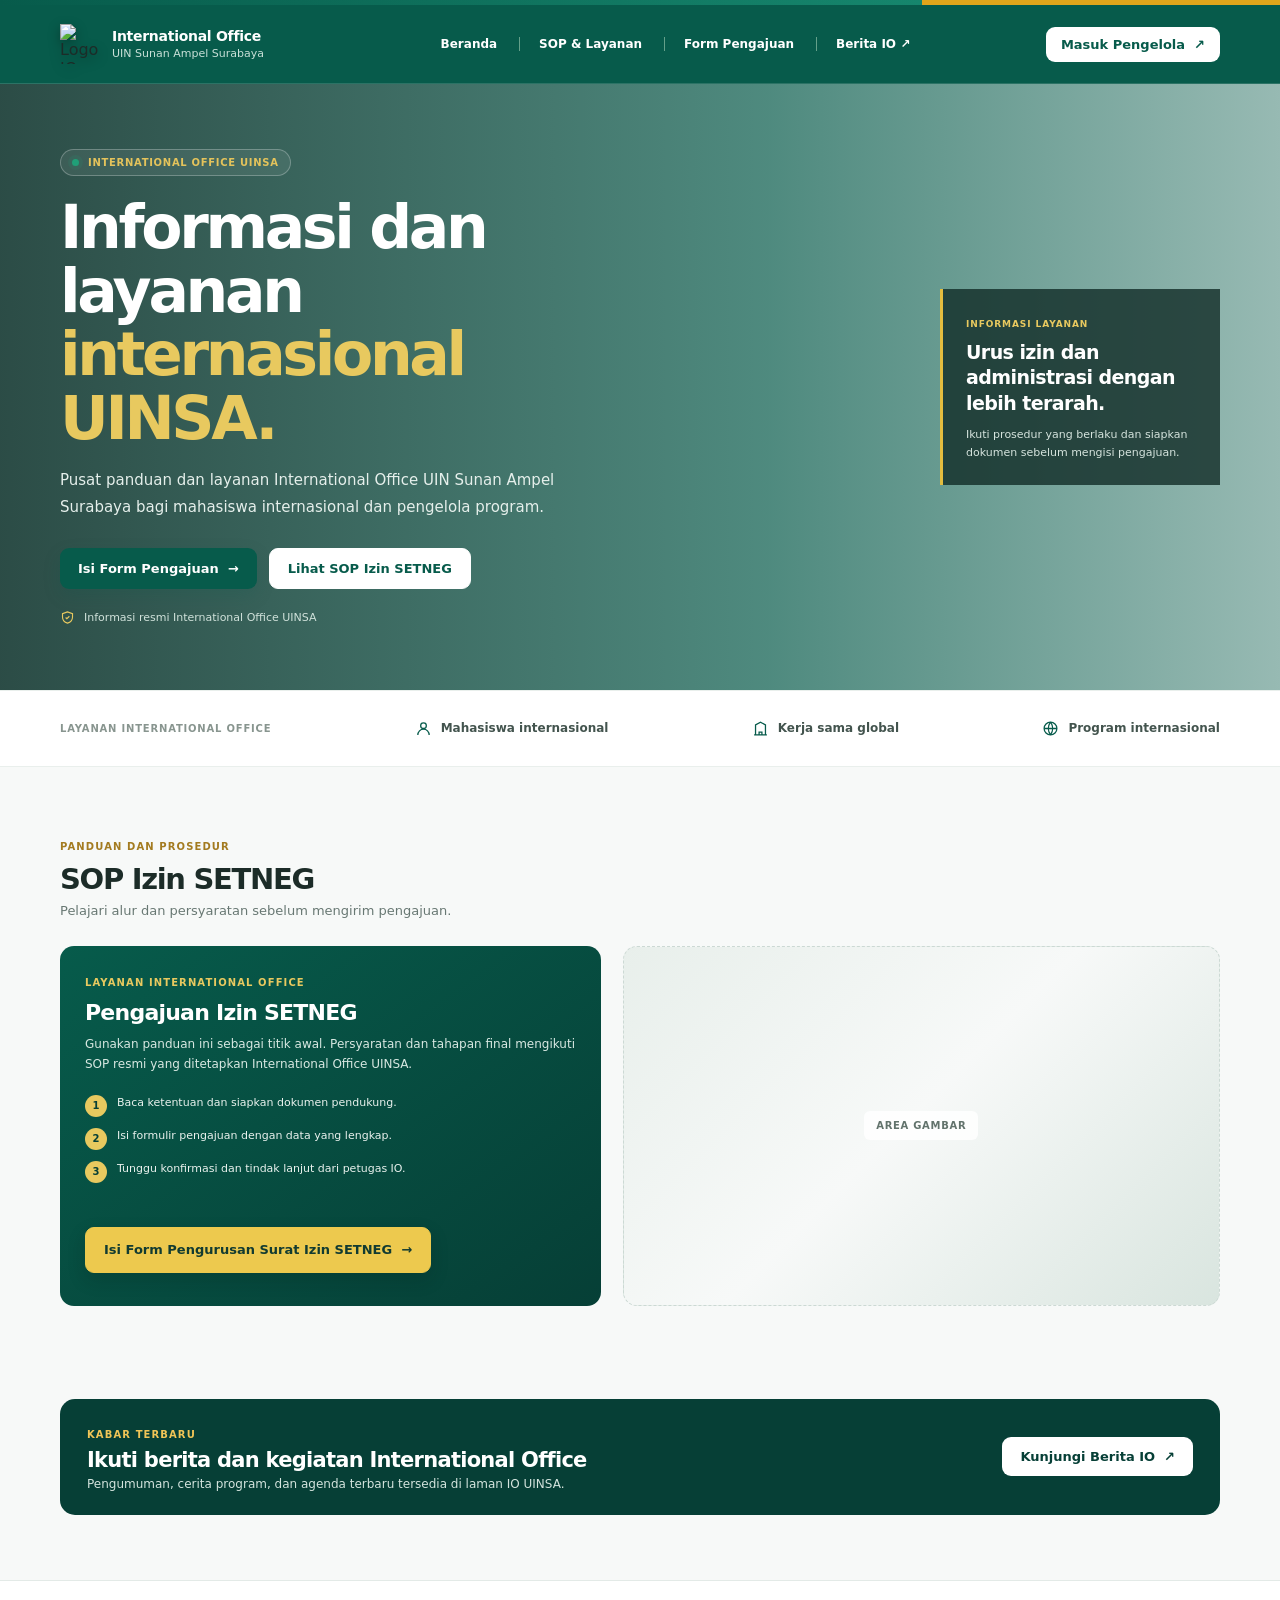
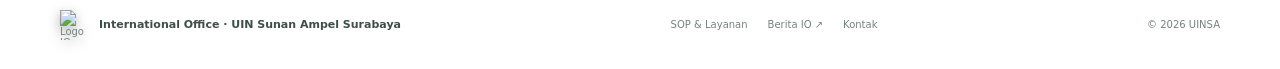
==== index.html @ db1da2aa "Update index.html" ====
<!doctype html>
<html lang="id">
<head>
  <meta charset="utf-8" />
  <meta name="viewport" content="width=device-width, initial-scale=1" />
  <meta name="theme-color" content="#075b4b" />
  <link rel="icon" type="image/png" href="assets/io.png">
  <title>International Office — UIN Sunan Ampel Surabaya</title>
  <style>
    /* CSS LANDING PAGE (TETAP SAMA SEPERTI SEBELUMNYA) */
    :root { --green: #075b4b; --green-dark: #063f36; --green-soft: #e9f3ef; --gold: #e0a51b; --ink: #1c2c28; --muted: #687873; --line: #e3eae7; --paper: #fff; --canvas: #f7f9f8; --shadow: 0 18px 50px rgba(21, 57, 47, .09); }
    * { box-sizing: border-box; }
    html { scroll-behavior: smooth; }
    body { margin: 0; background: var(--canvas); color: var(--ink); font-family: Inter, ui-sans-serif, system-ui, -apple-system, BlinkMacSystemFont, "Segoe UI", sans-serif; }
    a { color: inherit; text-decoration: none; }
    button { font: inherit; }
    .topline { height: 5px; background: linear-gradient(90deg, var(--green), #16866d 72%, var(--gold) 72%); }
    .wrap { width: min(1160px, calc(100% - 48px)); margin: 0 auto; }
    header { background: var(--green); border-bottom: 1px solid #ffffff25; }
    .nav { min-height: 78px; display: flex; align-items: center; justify-content: space-between; gap: 28px; }
    .brand { display: flex; align-items: center; gap: 12px; min-width: 245px; }
    .brandmark { width: auto; height: auto; background: transparent; display: flex; align-items: center; }
    .brandmark img { height: 40px; width: 40px; object-fit: contain; filter: drop-shadow(0px 4px 6px rgba(0,0,0,0.3)); }
    .brandcopy strong { display: block; font-size: 14px; letter-spacing: -.02em; color: #fff; }
    .brandcopy span { color: #c9e0d8; display: block; font-size: 11px; margin-top: 3px; }
    .navlinks { display: flex; align-items: center; gap: 22px; color: #fff; font-size: 12px; font-weight: 600; }
    .navlinks a + a { border-left:1px solid #64a08a; padding-left:19px; }
    .navlinks a:hover { color:#e7c65f; }
    .btn { border: 0; border-radius: 9px; display: inline-flex; align-items: center; justify-content: center; gap: 9px; padding: 12px 18px; cursor: pointer; font-size: 13px; font-weight: 700; transition: transform .18s, box-shadow .18s, background .18s; }
    .btn:hover { transform: translateY(-1px); }
    .btn-primary { color: #fff; background: var(--green); box-shadow: 0 7px 18px #075b4b28; }
    .btn-primary:hover { background: var(--green-dark); }
    .btn-quiet { color: var(--green); background: #fff; border: 1px solid #d7e4df; }
    .btn-quiet:hover { background: var(--green-soft); }
    .nav .btn { color:var(--green); background:#fff; box-shadow:none; padding: 10px 15px; }
    
    .hero { position: relative; overflow: hidden; padding: 0; min-height:480px; display:flex; align-items:center; background: linear-gradient(90deg, rgba(8, 46, 39, 0.85) 0%, rgba(7, 91, 75, 0.7) 60%, rgba(7, 91, 75, 0.4) 100%), url('https://raw.githubusercontent.com/iouinsa/io-uinsa-dashboard/main/assets/wa.jpeg') center/cover no-repeat !important; }
    .hero::before { display: none !important; }
    .hero-grid { position: relative; display: grid; grid-template-columns: 1.1fr .9fr; align-items: center; gap: 35px; padding-top: 65px; padding-bottom: 65px; z-index: 1; }
    .eyebrow { color: #e4c35b; background:#ffffff12; border: 1px solid #ffffff42; display: inline-flex; align-items: center; gap: 9px; border-radius: 999px; padding: 7px 11px; font-size: 10px; font-weight: 750; letter-spacing: .07em; text-transform: uppercase; }
    .eyebrow i { width: 7px; height: 7px; border-radius: 50%; background: #20a078; box-shadow: 0 0 0 4px #20a07820; }
    h1 { margin: 20px 0 17px; max-width: 650px; font-size: clamp(38px, 5.2vw, 60px); line-height: 1.06; letter-spacing: -.055em; font-weight: 760; color:#fff; }
    h1 em { color: #e8c95f; font-style: normal; }
    .lead { max-width: 535px; color: #e5efeb; font-size: 15px; line-height: 1.75; margin: 0; }
    .hero-actions { display: flex; gap: 12px; margin-top: 28px; flex-wrap: wrap; }
    .hero-note { display: flex; align-items: center; gap: 9px; color: #d1e2db; margin-top: 21px; font-size: 11px; }
    .hero-note svg { color: #e8c95f; }
    .hero .btn-quiet { background:#ffffff; border-color:#fff; }
    .hero-aside { justify-self:end; max-width:280px; padding:23px; color:#fff; border-left:3px solid #e4bd3f; background:#102a25c9; }
    .hero-aside small { color:#e8c95f; text-transform:uppercase; letter-spacing:.1em; font-size:9px; font-weight:800; }
    .hero-aside strong { display:block; margin-top:9px; font-size:19px; line-height:1.35; letter-spacing:-.03em; }
    .hero-aside p { margin:9px 0 0; color:#d6e4de; font-size:11px; line-height:1.65; }

    .trust-row { border-top: 1px solid #e9efec; border-bottom: 1px solid #e9efec; background: #fff; }
    .trust-inner { display: flex; align-items: center; justify-content: space-between; min-height: 75px; gap: 20px; }
    .trust-label { color: #88958f; font-size: 10px; font-weight: 700; letter-spacing: .08em; text-transform: uppercase; }
    .trust-item { display: flex; align-items: center; gap: 9px; color: #43544e; font-size: 12px; font-weight: 650; }
    .trust-item svg { color: var(--green); }
    
    section.content { padding: 68px 0; }
    .section-head { display: flex; align-items: end; justify-content: space-between; gap: 20px; margin-bottom: 25px; }
    .section-kicker { color: #a37b20; font-size: 10px; font-weight: 800; letter-spacing: .11em; text-transform: uppercase; }
    .section-head h2 { margin: 8px 0 0; font-size: 29px; letter-spacing: -.045em; }
    .section-head p { margin: 7px 0 0; color: var(--muted); font-size: 13px; }
    .setneg { display:grid; grid-template-columns:.95fr 1.05fr; gap:22px; align-items:stretch; margin-top:28px; }
    .setneg-info { padding:25px; color:#fff; border-radius:14px; background:linear-gradient(145deg,#075b4b,#063f36); }
    .setneg-info .section-kicker { color:#e8c95f; }
    .setneg-info h3 { margin:10px 0 9px; font-size:22px; letter-spacing:-.035em; }
    .setneg-info p { margin:0; color:#d8e8e2; font-size:12px; line-height:1.7; }
    .setneg-info .application-button { margin-top:22px; min-height:46px; padding:13px 18px; color:#123b31; background:#edc94e; border:1px solid #edc94e; box-shadow:0 7px 18px #001b1530; }
    .setneg-info .application-button:hover { background:#f5d96e; border-color:#f5d96e; }
    .steps { display:grid; gap:11px; margin:20px 0 22px; }
    .step { display:flex; align-items:flex-start; gap:10px; color:#eaf2ee; font-size:11px; line-height:1.5; }
    .step b { flex:0 0 22px; width:22px; height:22px; display:grid; place-items:center; border-radius:50%; color:var(--green-dark); background:#e8c95f; font-size:10px; }
    .image-placeholder { min-height:360px; height:100%; display:grid; place-items:center; overflow:hidden; position:relative; border-radius:14px; border:1px dashed #ccd9d4; background:linear-gradient(135deg,#e8efeb,#f7f9f8 48%,#d9e5df); }
    .image-placeholder span { position:relative; z-index:1; padding:9px 12px; color:#62736c; background:#ffffffd9; border-radius:6px; font-size:10px; font-weight:700; letter-spacing:.07em; text-transform:uppercase; }
    
    .news-band { padding: 25px 0 65px; }
    .news-card { display: flex; align-items: center; justify-content: space-between; gap: 24px; padding: 24px 27px; background: var(--green-dark); border-radius: 15px; color: #fff; position: relative; overflow: hidden; }
    .news-card .section-kicker { color: #f0c557; }
    .news-card h2 { margin: 6px 0 5px; font-size: 21px; letter-spacing: -.035em; }
    .news-card p { margin: 0; color: #d4e4de; font-size: 12px; }
    .news-card .btn { position: relative; z-index: 1; flex: 0 0 auto; color: var(--green-dark); background: #fff; }
    
    footer { background: #fff; border-top: 1px solid var(--line); }
    .footer-inner { min-height: 88px; display: flex; align-items: center; justify-content: space-between; gap: 18px; color: #75827d; font-size: 10px; }
    .footer-brand { display: flex; align-items: center; gap: 9px; }
    .footer-brand .brandmark img { height: 30px; width: 30px; }
    .footer-brand strong { color: #3e4e48; font-size: 11px; }
    .footer-links { display: flex; gap: 20px; }
    .footer-links a:hover { color: var(--green); }

    /* ============================================================
       MODAL LOGIN SPLIT-SCREEN
       ============================================================ */
    .modal-backdrop { display: none; position: fixed; inset: 0; z-index: 1000; align-items: center; justify-content: center; padding: 20px; background: #10221dcc; backdrop-filter: blur(8px); }
    .modal-backdrop.open { display: flex; }
    
    .login-split { 
      width: min(900px, 100%); 
      height: 550px; 
      display: flex; 
      background: #fff; 
      border-radius: 20px; 
      overflow: hidden; 
      box-shadow: 0 25px 80px rgba(0,0,0,0.4); 
      animation: pop .3s ease-out;
    }
    
    @keyframes pop { from { opacity: 0; transform: translateY(20px) scale(.98); } to { opacity: 1; transform: none; } }

    /* Bagian Kiri (Form) */
    .login-left { 
      width: 45%; 
      padding: 40px; 
      display: flex; 
      flex-direction: column; 
      justify-content: center; 
      position: relative;
    }
    .login-close { position: absolute; top: 20px; right: 20px; border: 0; background: #f3f6f4; color: #63716b; width: 32px; height: 32px; border-radius: 8px; cursor: pointer; font-size: 20px; display: flex; align-items: center; justify-content: center; }
    .login-close:hover { background: #e2e8f0; }
    
    .login-left h2 { margin: 0 0 6px; font-size: 24px; letter-spacing: -.04em; color: var(--green-dark); }
    .login-left p { color: var(--muted); font-size: 13px; line-height: 1.6; margin: 0 0 24px; }
    
    .field { display: block; margin-bottom: 16px; color: #45564f; font-size: 12px; font-weight: 700; }
    .field input { display: block; width: 100%; margin-top: 6px; border: 1px solid #dce5e1; border-radius: 8px; padding: 12px 14px; font: inherit; font-weight: 400; outline: none; background: #fcfdfc; }
    .field input:focus { border-color: #72ab97; box-shadow: 0 0 0 3px #e6f3ed; background: #fff; }
    
    .login-left .btn { width: 100%; margin-top: 8px; padding: 14px; }

    /* Bagian Kanan (Ilustrasi) */
    .login-right { 
      width: 55%; 
      background: linear-gradient(135deg, var(--green), var(--green-dark)); 
      position: relative; 
      display: flex; 
      align-items: center; 
      justify-content: center; 
      padding: 40px;
    }
    
    /* Gambar Ilustrasi */
    .login-illustration {
      max-width: 100%;
      max-height: 100%;
      object-fit: contain;
      filter: drop-shadow(0 15px 25px rgba(0,0,0,0.3));
      /* Ganti URL di bawah ini dengan path gambar ilustrasi kamu */
      content: url('assets/ilustrasi-login.png');
    }

    .toast { position: fixed; z-index: 1100; left: 50%; bottom: 23px; transform: translate(-50%, 20px); opacity: 0; pointer-events: none; padding: 11px 16px; border-radius: 9px; color: white; background: #183d33; box-shadow: var(--shadow); font-size: 13px; font-weight: 600; transition: all .2s; }
    .toast.show { transform: translate(-50%, 0); opacity: 1; }

    @media (max-width: 850px) { .navlinks { gap: 17px; } .hero-grid { gap: 35px; } .trust-label { display: none; } }
    @media (max-width: 680px) {
      .wrap { width: min(100% - 32px, 520px); }
      .navlinks, .hero-aside { display: none; }
      .hero-grid, .setneg { grid-template-columns: 1fr; }
      .login-split { flex-direction: column; height: auto; max-height: 90vh; overflow-y: auto; }
      .login-left, .login-right { width: 100%; padding: 30px 20px; }
      .login-right { min-height: 200px; }
    }
  </style>
</head>
<body>
  <div class="topline"></div>
  <header>
    <div class="wrap nav">
      <a class="brand" href="#beranda">
        <span class="brandmark"><img src="https://raw.githubusercontent.com/iouinsa/io-uinsa-dashboard/main/assets/io.png" alt="Logo IO"></span>
        <span class="brandcopy"><strong>International Office</strong><span>UIN Sunan Ampel Surabaya</span></span>
      </a>
      <nav class="navlinks">
        <a href="#beranda">Beranda</a>
        <a href="#sop">SOP &amp; Layanan</a>
        <a href="formsetneg.html">Form Pengajuan</a>
        <a href="https://uinsa.ac.id/international" target="_blank">Berita IO ↗</a>
      </nav>
      <button class="btn btn-primary" data-open-login>Masuk Pengelola <span aria-hidden="true">↗</span></button>
    </div>
  </header>

  <main>
    <section class="hero" id="beranda">
      <div class="wrap hero-grid">
        <div>
          <span class="eyebrow"><i></i> <span>International Office UINSA</span></span>
          <h1>Informasi dan layanan <em>internasional UINSA.</em></h1>
          <p class="lead">Pusat panduan dan layanan International Office UIN Sunan Ampel Surabaya bagi mahasiswa internasional dan pengelola program.</p>
          <div class="hero-actions">
            <a class="btn btn-primary" href="formsetneg.html">Isi Form Pengajuan <span aria-hidden="true">→</span></a>
            <a class="btn btn-quiet" href="#sop">Lihat SOP Izin SETNEG</a>
          </div>
          <div class="hero-note"><svg width="15" height="15" viewBox="0 0 24 24" fill="none" stroke="currentColor" stroke-width="1.8"><path d="M12 3 4 6v5c0 5 3.4 8.4 8 10 4.6-1.6 8-5 8-10V6l-8-3Z"/><path d="m9 12 2 2 4-4"/></svg> <span>Informasi resmi International Office UINSA</span></div>
        </div>
        <aside class="hero-aside"><small>Informasi layanan</small><strong>Urus izin dan administrasi dengan lebih terarah.</strong><p>Ikuti prosedur yang berlaku dan siapkan dokumen sebelum mengisi pengajuan.</p></aside>
      </div>
    </section>

    <div class="trust-row"><div class="wrap trust-inner">
      <span class="trust-label">Layanan International Office</span>
      <span class="trust-item"><svg width="17" height="17" viewBox="0 0 24 24" fill="none" stroke="currentColor" stroke-width="1.8"><circle cx="12" cy="8" r="4"/><path d="M4 21a8 8 0 0 1 16 0"/></svg> <span>Mahasiswa internasional</span></span>
      <span class="trust-item"><svg width="17" height="17" viewBox="0 0 24 24" fill="none" stroke="currentColor" stroke-width="1.8"><path d="M3 21h18M5 21V7l7-4 7 4v14M9 10h.01M15 10h.01M9 14h.01M15 14h.01M10 21v-4h4v4"/></svg> <span>Kerja sama global</span></span>
      <span class="trust-item"><svg width="17" height="17" viewBox="0 0 24 24" fill="none" stroke="currentColor" stroke-width="1.8"><circle cx="12" cy="12" r="9"/><path d="M3 12h18M12 3a15 15 0 0 1 0 18M12 3a15 15 0 0 0 0 18"/></svg> <span>Program internasional</span></span>
    </div></div>

    <section class="content">
      <div class="wrap">
        <div class="section-head"><div><span class="section-kicker">Panduan dan prosedur</span><h2>SOP Izin SETNEG</h2><p>Pelajari alur dan persyaratan sebelum mengirim pengajuan.</p></div></div>
        <div class="setneg" id="sop">
          <article class="setneg-info"><span class="section-kicker">Layanan International Office</span><h3>Pengajuan Izin SETNEG</h3><p>Gunakan panduan ini sebagai titik awal. Persyaratan dan tahapan final mengikuti SOP resmi yang ditetapkan International Office UINSA.</p><div class="steps"><div class="step"><b>1</b><span>Baca ketentuan dan siapkan dokumen pendukung.</span></div><div class="step"><b>2</b><span>Isi formulir pengajuan dengan data yang lengkap.</span></div><div class="step"><b>3</b><span>Tunggu konfirmasi dan tindak lanjut dari petugas IO.</span></div></div><a class="btn application-button" href="formsetneg.html">Isi Form Pengurusan Surat Izin SETNEG <span>→</span></a></article>
          <div class="image-placeholder" role="img" aria-label="Area gambar SOP Izin SETNEG"><span>Area gambar</span></div>
        </div>
      </div>
    </section>

    <section class="news-band"><div class="wrap"><div class="news-card"><div><span class="section-kicker">Kabar terbaru</span><h2>Ikuti berita dan kegiatan International Office</h2><p>Pengumuman, cerita program, dan agenda terbaru tersedia di laman IO UINSA.</p></div><a class="btn" href="https://uinsa.ac.id/international" target="_blank">Kunjungi Berita IO <span>↗</span></a></div></div></section>
  </main>

  <footer><div class="wrap footer-inner"><div class="footer-brand"><span class="brandmark"><img src="https://raw.githubusercontent.com/iouinsa/io-uinsa-dashboard/main/assets/io.png" alt="Logo IO"></span><strong>International Office · UIN Sunan Ampel Surabaya</strong></div><div class="footer-links"><a href="#sop">SOP &amp; Layanan</a><a href="https://uinsa.ac.id/international" target="_blank">Berita IO ↗</a><a href="mailto:io@uinsby.ac.id">Kontak</a></div><span>© 2026 UINSA</span></div></footer>

  <!-- MODAL LOGIN SPLIT-SCREEN -->
  <div class="modal-backdrop" id="loginModal" role="dialog" aria-modal="true">
    <div class="login-split">
      
      <!-- Kiri: Form -->
      <div class="login-left">
        <button class="login-close" id="closeModal" aria-label="Tutup">×</button>
        <h2>Masuk ke Sistem IO</h2>
        <p>Gunakan akun resmi yang telah terdaftar untuk mengakses ruang pengelola.</p>
        <form id="loginForm">
          <label class="field">Email UINSA<input id="emailInput" type="email" placeholder="nama@uinsby.ac.id" autocomplete="username" required></label>
          <label class="field">Kata sandi<input id="passwordInput" type="password" placeholder="Masukkan kata sandi" autocomplete="current-password" required></label>
          <button type="submit" class="btn btn-primary">Masuk <span>→</span></button>
        </form>
      </div>

      <!-- Kanan: Ilustrasi -->
      <div class="login-right">
        <!-- Pastikan gambar ilustrasi-login.png ada di folder assets -->
        <img src="assets/ilustrasi-login.png" alt="Ilustrasi Pengelola" class="login-illustration" onerror="this.style.display='none'">
      </div>

    </div>
  </div>

  <div class="toast" id="toast" role="status" aria-live="polite"></div>
  <script>
    const modal = document.getElementById('loginModal');
    const toast = document.getElementById('toast');
    
    const openModal = () => { modal.classList.add('open'); document.body.style.overflow = 'hidden'; modal.querySelector('input').focus(); };
    const closeModal = () => { modal.classList.remove('open'); document.body.style.overflow = ''; };
    
    document.querySelectorAll('[data-open-login]').forEach(button => button.addEventListener('click', openModal));
    document.getElementById('closeModal').addEventListener('click', closeModal);
    modal.addEventListener('click', event => { if (event.target === modal) closeModal(); });
    document.addEventListener('keydown', event => { if (event.key === 'Escape') { closeModal(); } });

    // LOGIKA LOGIN SUPABASE
    const SUPABASE_URL = 'https://kkxovkdrzhthalpchmfx.supabase.co';
    const SUPABASE_ANON_KEY = 'eyJhbGciOiJIUzI1NiIsInR5cCI6IkpXVCJ9.eyJpc3MiOiJzdXBhYmFzZSIsInJlZiI6ImtreG92a2Ryemh0aGFscGNobWZ4Iiwicm9sZSI6ImFub24iLCJpYXQiOjE3OTA2MjM1ODgsImV4cCI6MjEwNjE5OTU4OH0.PvLnlGIs6PEn-oUoDi25_szVJxdcGtQqftaLyonSfNA';
    
    let supabaseClient = null;
    async function initSupabase() {
      if (supabaseClient) return supabaseClient;
      const { createClient } = await import('https://cdn.jsdelivr.net/npm/@supabase/supabase-js@2/+esm');
      supabaseClient = createClient(SUPABASE_URL, SUPABASE_ANON_KEY, { auth: { persistSession: true, autoRefreshToken: true, detectSessionInUrl: false } });
      return supabaseClient;
    }

    (async () => {
      const supabase = await initSupabase();
      const { data: { session } } = await supabase.auth.getSession();
      if (session) window.location.href = 'dashboard.html';
    })();

    document.getElementById('loginForm').addEventListener('submit', async event => {
      event.preventDefault();
      const email = document.getElementById('emailInput').value;
      const password = document.getElementById('passwordInput').value;
      const submitBtn = event.target.querySelector('button[type="submit"]');
      const originalText = submitBtn.innerHTML;

      submitBtn.innerHTML = '<span>Memproses...</span>';
      submitBtn.disabled = true;

      try {
        const supabase = await initSupabase();
        const { data, error } = await supabase.auth.signInWithPassword({ email, password });
        if (error) throw error;

        toast.textContent = 'Login berhasil! Mengalihkan...';
        toast.classList.add('show');
        toast.style.background = '#1e7a4d';
        setTimeout(() => { window.location.href = 'dashboard.html'; }, 1000);
      } catch (error) {
        toast.textContent = 'Gagal: ' + (error.message === 'Invalid login credentials' ? 'Email atau password salah' : error.message);
        toast.classList.add('show');
        toast.style.background = '#c0392b';
        setTimeout(() => { toast.classList.remove('show'); toast.style.background = '#183d33'; }, 3000);
      } finally {
        submitBtn.innerHTML = originalText;
        submitBtn.disabled = false;
      }
    });
  </script>
</body>
</html>
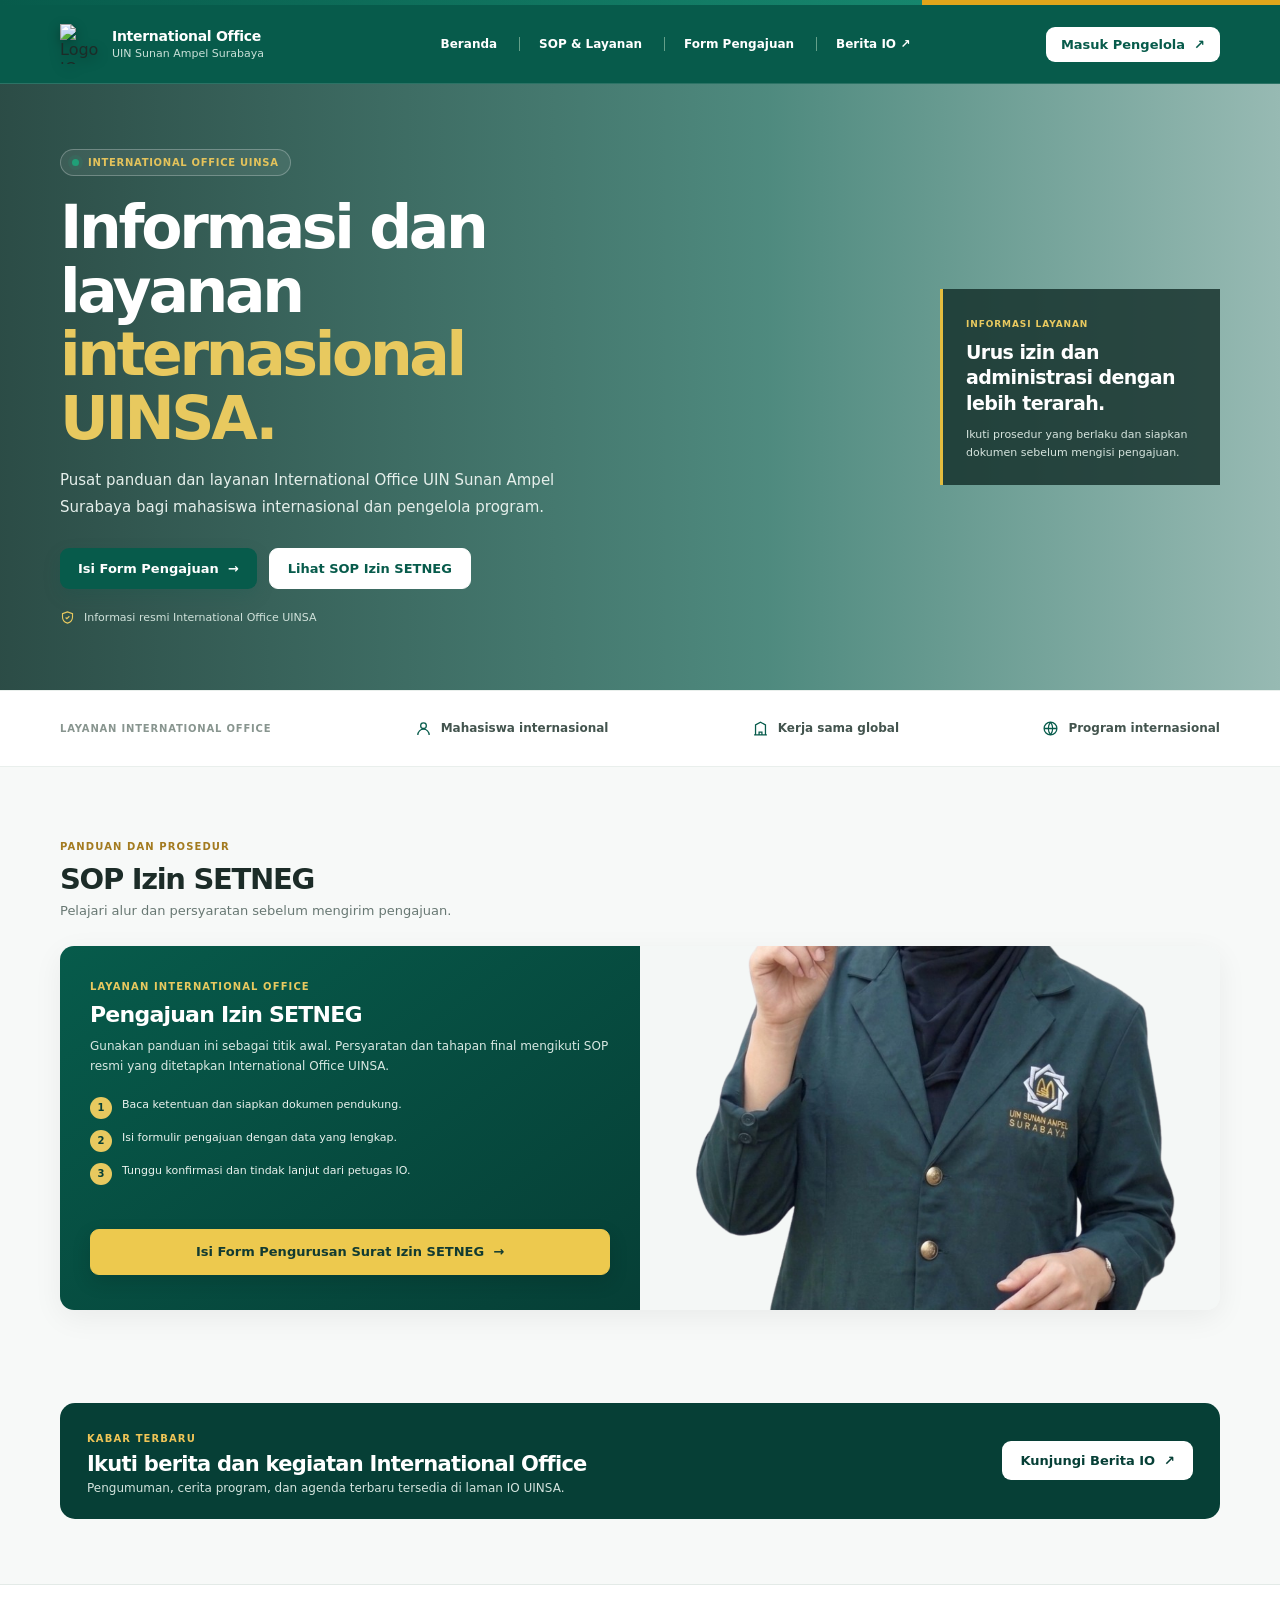
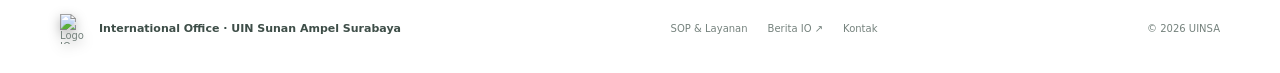
==== commit 1d1f1efe: "Update index.html" ====
--- a/index.html
+++ b/index.html
@@ -62,8 +62,25 @@
     .section-kicker { color: #a37b20; font-size: 10px; font-weight: 800; letter-spacing: .11em; text-transform: uppercase; }
     .section-head h2 { margin: 8px 0 0; font-size: 29px; letter-spacing: -.045em; }
     .section-head p { margin: 7px 0 0; color: var(--muted); font-size: 13px; }
-    .setneg { display:grid; grid-template-columns:.95fr 1.05fr; gap:22px; align-items:stretch; margin-top:28px; }
-    .setneg-info { padding:25px; color:#fff; border-radius:14px; background:linear-gradient(145deg,#075b4b,#063f36); }
+   .setneg { 
+  display: grid; 
+  grid-template-columns: 1fr 1fr; 
+  gap: 0; /* Menghilangkan jarak agar menyatu */
+  align-items: stretch; 
+  margin-top: 28px; 
+  border-radius: 14px; 
+  overflow: hidden; /* Memotong sudut agar tetap melengkung rapi */
+  box-shadow: 0 8px 30px rgba(0,0,0,0.06); /* Bayangan menyatu */
+}
+    .setneg-info { 
+  padding: 35px 30px; 
+  color: #fff; 
+  border-radius: 0; /* Dihilangkan karena sudah ditangani oleh .setneg */
+  background: linear-gradient(145deg,#075b4b,#063f36); 
+  display: flex;
+  flex-direction: column;
+  justify-content: center;
+}
     .setneg-info .section-kicker { color:#e8c95f; }
     .setneg-info h3 { margin:10px 0 9px; font-size:22px; letter-spacing:-.035em; }
     .setneg-info p { margin:0; color:#d8e8e2; font-size:12px; line-height:1.7; }
@@ -72,7 +89,13 @@
     .steps { display:grid; gap:11px; margin:20px 0 22px; }
     .step { display:flex; align-items:flex-start; gap:10px; color:#eaf2ee; font-size:11px; line-height:1.5; }
     .step b { flex:0 0 22px; width:22px; height:22px; display:grid; place-items:center; border-radius:50%; color:var(--green-dark); background:#e8c95f; font-size:10px; }
-    .image-placeholder { min-height:360px; height:100%; display:grid; place-items:center; overflow:hidden; position:relative; border-radius:14px; border:1px dashed #ccd9d4; background:linear-gradient(135deg,#e8efeb,#f7f9f8 48%,#d9e5df); }
+   .image-placeholder { 
+  min-height: 360px; 
+  height: 100%; 
+  background: url('assets/ilustrasi-login.png') center/cover no-repeat;
+  background-color: #f4f7f6; /* Warna cadangan jika gambar gagal dimuat */
+  position: relative;
+}
     .image-placeholder span { position:relative; z-index:1; padding:9px 12px; color:#62736c; background:#ffffffd9; border-radius:6px; font-size:10px; font-weight:700; letter-spacing:.07em; text-transform:uppercase; }
     
     .news-band { padding: 25px 0 65px; }
@@ -212,7 +235,7 @@
         <div class="section-head"><div><span class="section-kicker">Panduan dan prosedur</span><h2>SOP Izin SETNEG</h2><p>Pelajari alur dan persyaratan sebelum mengirim pengajuan.</p></div></div>
         <div class="setneg" id="sop">
           <article class="setneg-info"><span class="section-kicker">Layanan International Office</span><h3>Pengajuan Izin SETNEG</h3><p>Gunakan panduan ini sebagai titik awal. Persyaratan dan tahapan final mengikuti SOP resmi yang ditetapkan International Office UINSA.</p><div class="steps"><div class="step"><b>1</b><span>Baca ketentuan dan siapkan dokumen pendukung.</span></div><div class="step"><b>2</b><span>Isi formulir pengajuan dengan data yang lengkap.</span></div><div class="step"><b>3</b><span>Tunggu konfirmasi dan tindak lanjut dari petugas IO.</span></div></div><a class="btn application-button" href="formsetneg.html">Isi Form Pengurusan Surat Izin SETNEG <span>→</span></a></article>
-          <div class="image-placeholder" role="img" aria-label="Area gambar SOP Izin SETNEG"><span>Area gambar</span></div>
+          <div class="image-placeholder" role="img" aria-label="Ilustrasi SOP Izin SETNEG"></div>
         </div>
       </div>
     </section>
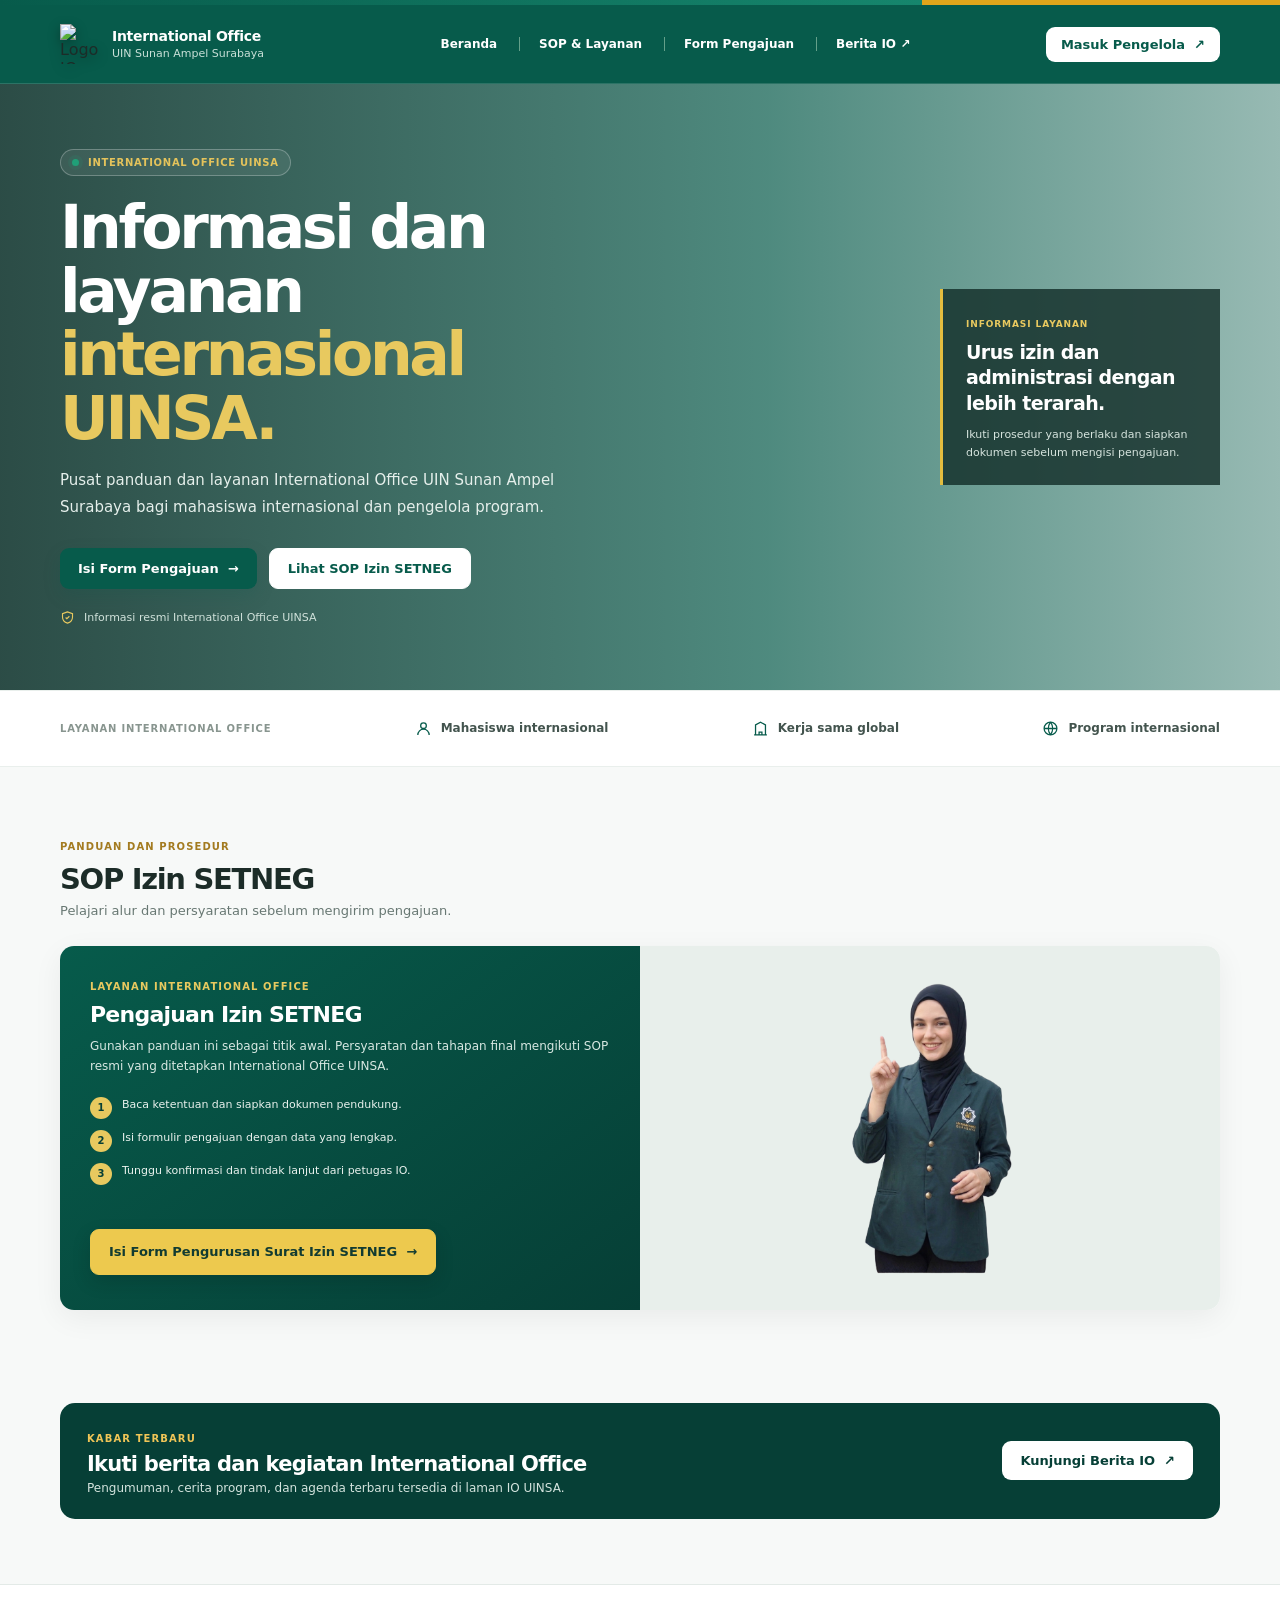
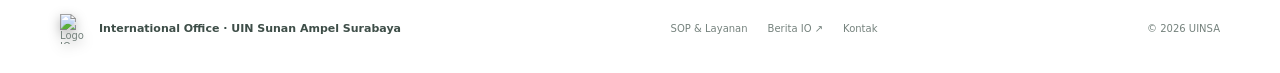
==== commit f7fca6b1: "Update index.html" ====
--- a/index.html
+++ b/index.html
@@ -7,25 +7,41 @@
   <link rel="icon" type="image/png" href="assets/io.png">
   <title>International Office — UIN Sunan Ampel Surabaya</title>
   <style>
-    /* CSS LANDING PAGE (TETAP SAMA SEPERTI SEBELUMNYA) */
-    :root { --green: #075b4b; --green-dark: #063f36; --green-soft: #e9f3ef; --gold: #e0a51b; --ink: #1c2c28; --muted: #687873; --line: #e3eae7; --paper: #fff; --canvas: #f7f9f8; --shadow: 0 18px 50px rgba(21, 57, 47, .09); }
+    :root {
+      --green: #075b4b;
+      --green-dark: #063f36;
+      --green-soft: #e9f3ef;
+      --gold: #e0a51b;
+      --ink: #1c2c28;
+      --muted: #687873;
+      --line: #e3eae7;
+      --paper: #fff;
+      --canvas: #f7f9f8;
+      --shadow: 0 18px 50px rgba(21, 57, 47, .09);
+    }
     * { box-sizing: border-box; }
     html { scroll-behavior: smooth; }
     body { margin: 0; background: var(--canvas); color: var(--ink); font-family: Inter, ui-sans-serif, system-ui, -apple-system, BlinkMacSystemFont, "Segoe UI", sans-serif; }
     a { color: inherit; text-decoration: none; }
     button { font: inherit; }
+
+    /* ================= HEADER & NAV ================= */
     .topline { height: 5px; background: linear-gradient(90deg, var(--green), #16866d 72%, var(--gold) 72%); }
     .wrap { width: min(1160px, calc(100% - 48px)); margin: 0 auto; }
     header { background: var(--green); border-bottom: 1px solid #ffffff25; }
     .nav { min-height: 78px; display: flex; align-items: center; justify-content: space-between; gap: 28px; }
     .brand { display: flex; align-items: center; gap: 12px; min-width: 245px; }
+    
+    /* Perbaikan Logo: Hilangkan background putih & atur ukuran */
     .brandmark { width: auto; height: auto; background: transparent; display: flex; align-items: center; }
     .brandmark img { height: 40px; width: 40px; object-fit: contain; filter: drop-shadow(0px 4px 6px rgba(0,0,0,0.3)); }
+    
     .brandcopy strong { display: block; font-size: 14px; letter-spacing: -.02em; color: #fff; }
     .brandcopy span { color: #c9e0d8; display: block; font-size: 11px; margin-top: 3px; }
     .navlinks { display: flex; align-items: center; gap: 22px; color: #fff; font-size: 12px; font-weight: 600; }
     .navlinks a + a { border-left:1px solid #64a08a; padding-left:19px; }
     .navlinks a:hover { color:#e7c65f; }
+    
     .btn { border: 0; border-radius: 9px; display: inline-flex; align-items: center; justify-content: center; gap: 9px; padding: 12px 18px; cursor: pointer; font-size: 13px; font-weight: 700; transition: transform .18s, box-shadow .18s, background .18s; }
     .btn:hover { transform: translateY(-1px); }
     .btn-primary { color: #fff; background: var(--green); box-shadow: 0 7px 18px #075b4b28; }
@@ -33,7 +49,8 @@
     .btn-quiet { color: var(--green); background: #fff; border: 1px solid #d7e4df; }
     .btn-quiet:hover { background: var(--green-soft); }
     .nav .btn { color:var(--green); background:#fff; box-shadow:none; padding: 10px 15px; }
-    
+
+    /* ================= HERO SECTION ================= */
     .hero { position: relative; overflow: hidden; padding: 0; min-height:480px; display:flex; align-items:center; background: linear-gradient(90deg, rgba(8, 46, 39, 0.85) 0%, rgba(7, 91, 75, 0.7) 60%, rgba(7, 91, 75, 0.4) 100%), url('https://raw.githubusercontent.com/iouinsa/io-uinsa-dashboard/main/assets/wa.jpeg') center/cover no-repeat !important; }
     .hero::before { display: none !important; }
     .hero-grid { position: relative; display: grid; grid-template-columns: 1.1fr .9fr; align-items: center; gap: 35px; padding-top: 65px; padding-bottom: 65px; z-index: 1; }
@@ -51,53 +68,57 @@
     .hero-aside strong { display:block; margin-top:9px; font-size:19px; line-height:1.35; letter-spacing:-.03em; }
     .hero-aside p { margin:9px 0 0; color:#d6e4de; font-size:11px; line-height:1.65; }
 
+    /* ================= TRUST ROW ================= */
     .trust-row { border-top: 1px solid #e9efec; border-bottom: 1px solid #e9efec; background: #fff; }
     .trust-inner { display: flex; align-items: center; justify-content: space-between; min-height: 75px; gap: 20px; }
     .trust-label { color: #88958f; font-size: 10px; font-weight: 700; letter-spacing: .08em; text-transform: uppercase; }
     .trust-item { display: flex; align-items: center; gap: 9px; color: #43544e; font-size: 12px; font-weight: 650; }
     .trust-item svg { color: var(--green); }
-    
+
+    /* ================= SOP SECTION (MENYATU) ================= */
     section.content { padding: 68px 0; }
     .section-head { display: flex; align-items: end; justify-content: space-between; gap: 20px; margin-bottom: 25px; }
     .section-kicker { color: #a37b20; font-size: 10px; font-weight: 800; letter-spacing: .11em; text-transform: uppercase; }
     .section-head h2 { margin: 8px 0 0; font-size: 29px; letter-spacing: -.045em; }
     .section-head p { margin: 7px 0 0; color: var(--muted); font-size: 13px; }
-   .setneg { 
-  display: grid; 
-  grid-template-columns: 1fr 1fr; 
-  gap: 0; /* Menghilangkan jarak agar menyatu */
-  align-items: stretch; 
-  margin-top: 28px; 
-  border-radius: 14px; 
-  overflow: hidden; /* Memotong sudut agar tetap melengkung rapi */
-  box-shadow: 0 8px 30px rgba(0,0,0,0.06); /* Bayangan menyatu */
-}
+    
+    .setneg { 
+      display: flex; 
+      flex-direction: row;
+      align-items: stretch; 
+      margin-top: 28px; 
+      border-radius: 14px; 
+      overflow: hidden; 
+      box-shadow: 0 8px 30px rgba(0,0,0,0.06);
+      background: #fff;
+    }
     .setneg-info { 
-  padding: 35px 30px; 
-  color: #fff; 
-  border-radius: 0; /* Dihilangkan karena sudah ditangani oleh .setneg */
-  background: linear-gradient(145deg,#075b4b,#063f36); 
-  display: flex;
-  flex-direction: column;
-  justify-content: center;
-}
+      width: 50%;
+      padding: 35px 30px; 
+      color: #fff; 
+      background: linear-gradient(145deg,#075b4b,#063f36); 
+      display: flex;
+      flex-direction: column;
+      justify-content: center;
+    }
     .setneg-info .section-kicker { color:#e8c95f; }
     .setneg-info h3 { margin:10px 0 9px; font-size:22px; letter-spacing:-.035em; }
     .setneg-info p { margin:0; color:#d8e8e2; font-size:12px; line-height:1.7; }
-    .setneg-info .application-button { margin-top:22px; min-height:46px; padding:13px 18px; color:#123b31; background:#edc94e; border:1px solid #edc94e; box-shadow:0 7px 18px #001b1530; }
+    .setneg-info .application-button { margin-top:22px; min-height:46px; padding:13px 18px; color:#123b31; background:#edc94e; border:1px solid #edc94e; box-shadow:0 7px 18px #001b1530; width: fit-content; }
     .setneg-info .application-button:hover { background:#f5d96e; border-color:#f5d96e; }
     .steps { display:grid; gap:11px; margin:20px 0 22px; }
     .step { display:flex; align-items:flex-start; gap:10px; color:#eaf2ee; font-size:11px; line-height:1.5; }
     .step b { flex:0 0 22px; width:22px; height:22px; display:grid; place-items:center; border-radius:50%; color:var(--green-dark); background:#e8c95f; font-size:10px; }
-   .image-placeholder { 
-  min-height: 360px; 
-  height: 100%; 
-  background: url('assets/ilustrasi-login.png') center/cover no-repeat;
-  background-color: #f4f7f6; /* Warna cadangan jika gambar gagal dimuat */
-  position: relative;
-}
-    .image-placeholder span { position:relative; z-index:1; padding:9px 12px; color:#62736c; background:#ffffffd9; border-radius:6px; font-size:10px; font-weight:700; letter-spacing:.07em; text-transform:uppercase; }
-    
+    
+    .image-placeholder { 
+      width: 50%;
+      min-height: 360px; 
+      background: url('assets/ilustrasi-login.png') center/contain no-repeat;
+      background-color: #e8efeb; 
+      position: relative;
+    }
+
+    /* ================= NEWS & FOOTER ================= */
     .news-band { padding: 25px 0 65px; }
     .news-card { display: flex; align-items: center; justify-content: space-between; gap: 24px; padding: 24px 27px; background: var(--green-dark); border-radius: 15px; color: #fff; position: relative; overflow: hidden; }
     .news-card .section-kicker { color: #f0c557; }
@@ -113,9 +134,7 @@
     .footer-links { display: flex; gap: 20px; }
     .footer-links a:hover { color: var(--green); }
 
-    /* ============================================================
-       MODAL LOGIN SPLIT-SCREEN
-       ============================================================ */
+    /* ================= MODAL LOGIN SPLIT-SCREEN ================= */
     .modal-backdrop { display: none; position: fixed; inset: 0; z-index: 1000; align-items: center; justify-content: center; padding: 20px; background: #10221dcc; backdrop-filter: blur(8px); }
     .modal-backdrop.open { display: flex; }
     
@@ -129,59 +148,34 @@
       box-shadow: 0 25px 80px rgba(0,0,0,0.4); 
       animation: pop .3s ease-out;
     }
-    
     @keyframes pop { from { opacity: 0; transform: translateY(20px) scale(.98); } to { opacity: 1; transform: none; } }
 
-    /* Bagian Kiri (Form) */
-    .login-left { 
-      width: 45%; 
-      padding: 40px; 
-      display: flex; 
-      flex-direction: column; 
-      justify-content: center; 
-      position: relative;
-    }
+    /* Kiri: Form */
+    .login-left { width: 45%; padding: 40px; display: flex; flex-direction: column; justify-content: center; position: relative; }
     .login-close { position: absolute; top: 20px; right: 20px; border: 0; background: #f3f6f4; color: #63716b; width: 32px; height: 32px; border-radius: 8px; cursor: pointer; font-size: 20px; display: flex; align-items: center; justify-content: center; }
     .login-close:hover { background: #e2e8f0; }
-    
     .login-left h2 { margin: 0 0 6px; font-size: 24px; letter-spacing: -.04em; color: var(--green-dark); }
     .login-left p { color: var(--muted); font-size: 13px; line-height: 1.6; margin: 0 0 24px; }
-    
     .field { display: block; margin-bottom: 16px; color: #45564f; font-size: 12px; font-weight: 700; }
     .field input { display: block; width: 100%; margin-top: 6px; border: 1px solid #dce5e1; border-radius: 8px; padding: 12px 14px; font: inherit; font-weight: 400; outline: none; background: #fcfdfc; }
     .field input:focus { border-color: #72ab97; box-shadow: 0 0 0 3px #e6f3ed; background: #fff; }
-    
     .login-left .btn { width: 100%; margin-top: 8px; padding: 14px; }
 
-    /* Bagian Kanan (Ilustrasi) */
-    .login-right { 
-      width: 55%; 
-      background: linear-gradient(135deg, var(--green), var(--green-dark)); 
-      position: relative; 
-      display: flex; 
-      align-items: center; 
-      justify-content: center; 
-      padding: 40px;
-    }
-    
-    /* Gambar Ilustrasi */
-    .login-illustration {
-      max-width: 100%;
-      max-height: 100%;
-      object-fit: contain;
-      filter: drop-shadow(0 15px 25px rgba(0,0,0,0.3));
-      /* Ganti URL di bawah ini dengan path gambar ilustrasi kamu */
-      content: url('assets/ilustrasi-login.png');
-    }
+    /* Kanan: Ilustrasi */
+    .login-right { width: 55%; background: linear-gradient(135deg, var(--green), var(--green-dark)); position: relative; display: flex; align-items: center; justify-content: center; padding: 40px; }
+    .login-illustration { max-width: 100%; max-height: 100%; object-fit: contain; filter: drop-shadow(0 15px 25px rgba(0,0,0,0.3)); }
 
     .toast { position: fixed; z-index: 1100; left: 50%; bottom: 23px; transform: translate(-50%, 20px); opacity: 0; pointer-events: none; padding: 11px 16px; border-radius: 9px; color: white; background: #183d33; box-shadow: var(--shadow); font-size: 13px; font-weight: 600; transition: all .2s; }
     .toast.show { transform: translate(-50%, 0); opacity: 1; }
 
+    /* ================= RESPONSIVE ================= */
     @media (max-width: 850px) { .navlinks { gap: 17px; } .hero-grid { gap: 35px; } .trust-label { display: none; } }
     @media (max-width: 680px) {
       .wrap { width: min(100% - 32px, 520px); }
       .navlinks, .hero-aside { display: none; }
-      .hero-grid, .setneg { grid-template-columns: 1fr; }
+      .hero-grid { grid-template-columns: 1fr; }
+      .setneg { flex-direction: column; }
+      .setneg-info, .image-placeholder { width: 100%; }
       .login-split { flex-direction: column; height: auto; max-height: 90vh; overflow-y: auto; }
       .login-left, .login-right { width: 100%; padding: 30px 20px; }
       .login-right { min-height: 200px; }
@@ -234,7 +228,19 @@
       <div class="wrap">
         <div class="section-head"><div><span class="section-kicker">Panduan dan prosedur</span><h2>SOP Izin SETNEG</h2><p>Pelajari alur dan persyaratan sebelum mengirim pengajuan.</p></div></div>
         <div class="setneg" id="sop">
-          <article class="setneg-info"><span class="section-kicker">Layanan International Office</span><h3>Pengajuan Izin SETNEG</h3><p>Gunakan panduan ini sebagai titik awal. Persyaratan dan tahapan final mengikuti SOP resmi yang ditetapkan International Office UINSA.</p><div class="steps"><div class="step"><b>1</b><span>Baca ketentuan dan siapkan dokumen pendukung.</span></div><div class="step"><b>2</b><span>Isi formulir pengajuan dengan data yang lengkap.</span></div><div class="step"><b>3</b><span>Tunggu konfirmasi dan tindak lanjut dari petugas IO.</span></div></div><a class="btn application-button" href="formsetneg.html">Isi Form Pengurusan Surat Izin SETNEG <span>→</span></a></article>
+          <article class="setneg-info">
+            <span class="section-kicker">Layanan International Office</span>
+            <h3>Pengajuan Izin SETNEG</h3>
+            <p>Gunakan panduan ini sebagai titik awal. Persyaratan dan tahapan final mengikuti SOP resmi yang ditetapkan International Office UINSA.</p>
+            <div class="steps">
+              <div class="step"><b>1</b><span>Baca ketentuan dan siapkan dokumen pendukung.</span></div>
+              <div class="step"><b>2</b><span>Isi formulir pengajuan dengan data yang lengkap.</span></div>
+              <div class="step"><b>3</b><span>Tunggu konfirmasi dan tindak lanjut dari petugas IO.</span></div>
+            </div>
+            <a class="btn application-button" href="formsetneg.html">Isi Form Pengurusan Surat Izin SETNEG <span>→</span></a>
+          </article>
+          
+          <!-- KOTAK KANAN: GAMBAR -->
           <div class="image-placeholder" role="img" aria-label="Ilustrasi SOP Izin SETNEG"></div>
         </div>
       </div>
@@ -263,7 +269,6 @@
 
       <!-- Kanan: Ilustrasi -->
       <div class="login-right">
-        <!-- Pastikan gambar ilustrasi-login.png ada di folder assets -->
         <img src="assets/ilustrasi-login.png" alt="Ilustrasi Pengelola" class="login-illustration" onerror="this.style.display='none'">
       </div>
 
@@ -271,6 +276,7 @@
   </div>
 
   <div class="toast" id="toast" role="status" aria-live="polite"></div>
+
   <script>
     const modal = document.getElementById('loginModal');
     const toast = document.getElementById('toast');
@@ -283,7 +289,9 @@
     modal.addEventListener('click', event => { if (event.target === modal) closeModal(); });
     document.addEventListener('keydown', event => { if (event.key === 'Escape') { closeModal(); } });
 
+    // ============================================================
     // LOGIKA LOGIN SUPABASE
+    // ============================================================
     const SUPABASE_URL = 'https://kkxovkdrzhthalpchmfx.supabase.co';
     const SUPABASE_ANON_KEY = 'eyJhbGciOiJIUzI1NiIsInR5cCI6IkpXVCJ9.eyJpc3MiOiJzdXBhYmFzZSIsInJlZiI6ImtreG92a2Ryemh0aGFscGNobWZ4Iiwicm9sZSI6ImFub24iLCJpYXQiOjE3OTA2MjM1ODgsImV4cCI6MjEwNjE5OTU4OH0.PvLnlGIs6PEn-oUoDi25_szVJxdcGtQqftaLyonSfNA';
     
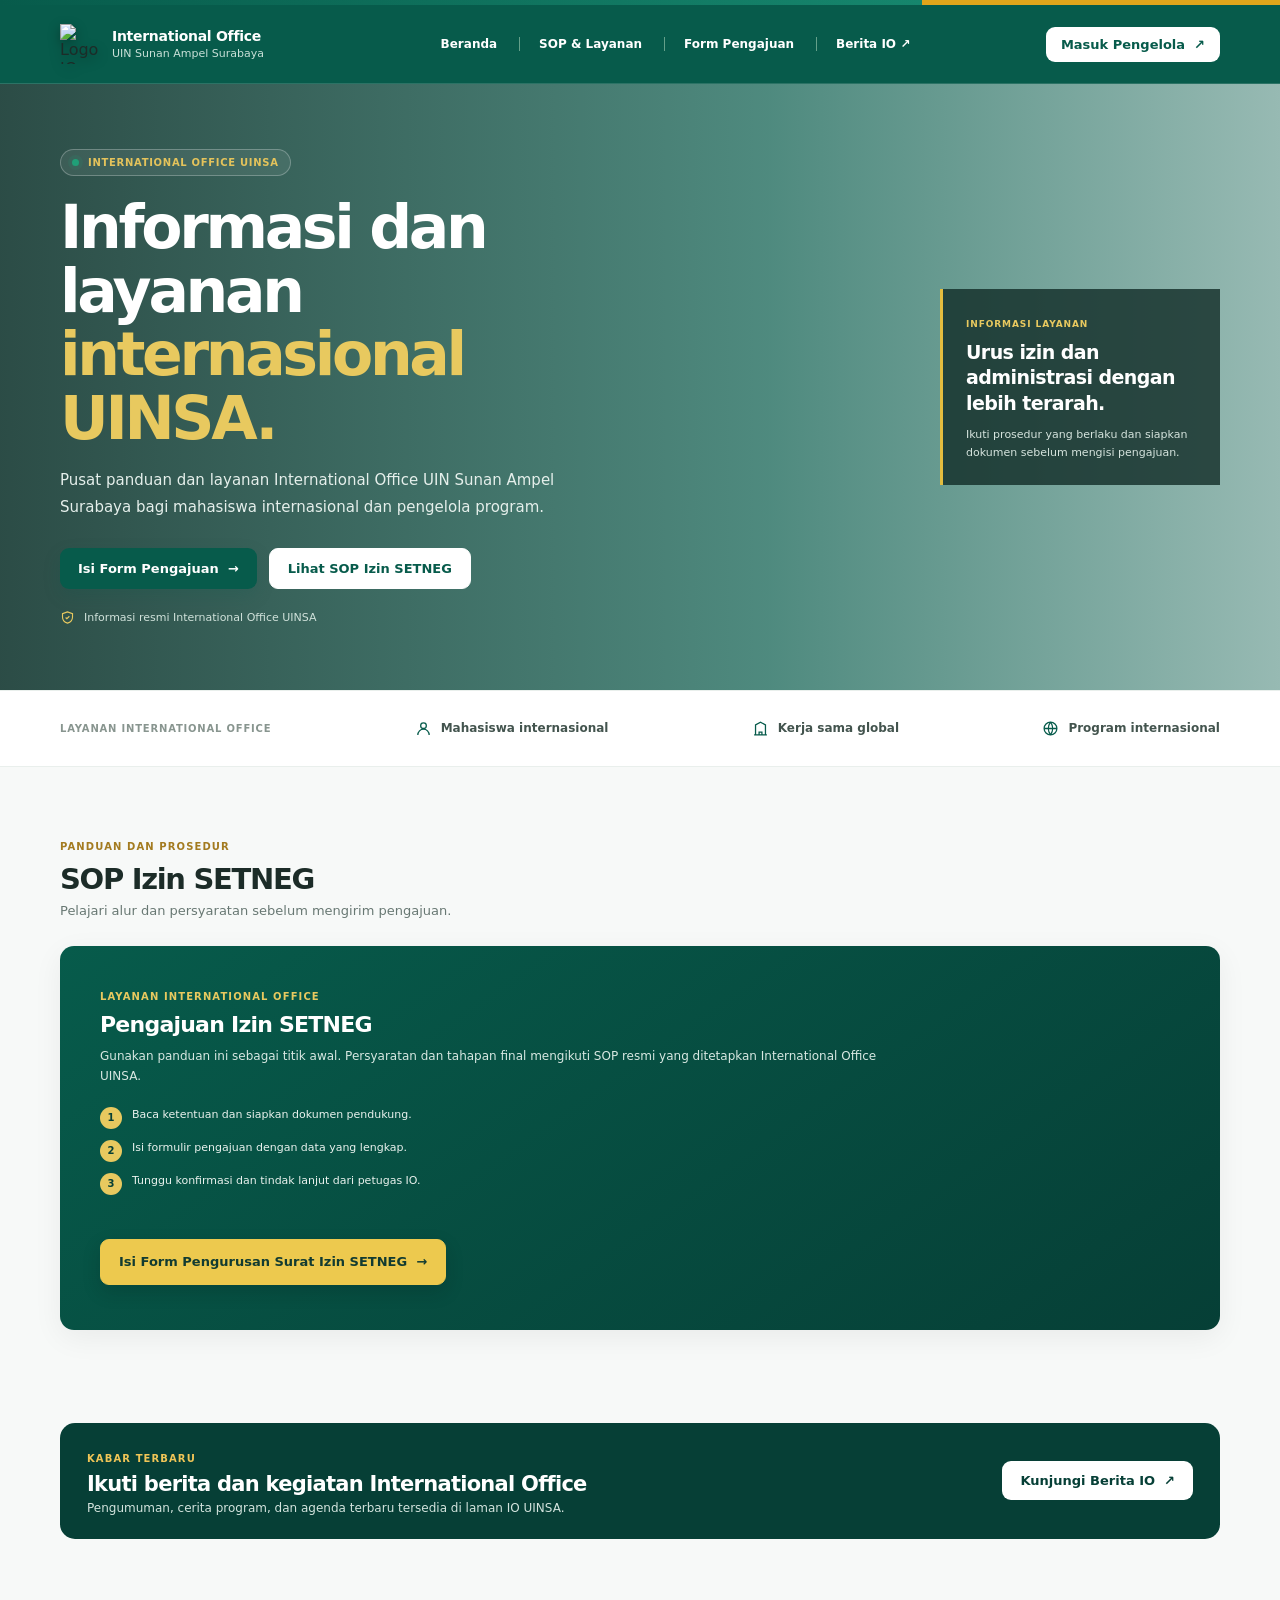
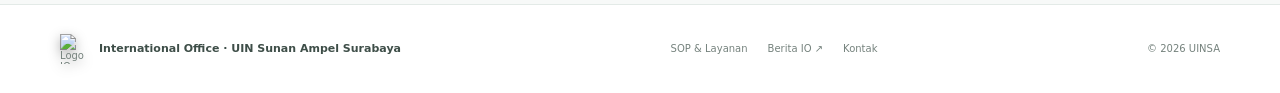
==== commit f58f4350: "Update index.html" ====
--- a/index.html
+++ b/index.html
@@ -32,7 +32,6 @@
     .nav { min-height: 78px; display: flex; align-items: center; justify-content: space-between; gap: 28px; }
     .brand { display: flex; align-items: center; gap: 12px; min-width: 245px; }
     
-    /* Perbaikan Logo: Hilangkan background putih & atur ukuran */
     .brandmark { width: auto; height: auto; background: transparent; display: flex; align-items: center; }
     .brandmark img { height: 40px; width: 40px; object-fit: contain; filter: drop-shadow(0px 4px 6px rgba(0,0,0,0.3)); }
     
@@ -75,7 +74,7 @@
     .trust-item { display: flex; align-items: center; gap: 9px; color: #43544e; font-size: 12px; font-weight: 650; }
     .trust-item svg { color: var(--green); }
 
-    /* ================= SOP SECTION (MENYATU) ================= */
+    /* ================= SOP SECTION (MENYATU FULL) ================= */
     section.content { padding: 68px 0; }
     .section-head { display: flex; align-items: end; justify-content: space-between; gap: 20px; margin-bottom: 25px; }
     .section-kicker { color: #a37b20; font-size: 10px; font-weight: 800; letter-spacing: .11em; text-transform: uppercase; }
@@ -93,8 +92,8 @@
       background: #fff;
     }
     .setneg-info { 
-      width: 50%;
-      padding: 35px 30px; 
+      width: 100%; /* Memenuhi seluruh layar */
+      padding: 45px 40px; 
       color: #fff; 
       background: linear-gradient(145deg,#075b4b,#063f36); 
       display: flex;
@@ -103,20 +102,12 @@
     }
     .setneg-info .section-kicker { color:#e8c95f; }
     .setneg-info h3 { margin:10px 0 9px; font-size:22px; letter-spacing:-.035em; }
-    .setneg-info p { margin:0; color:#d8e8e2; font-size:12px; line-height:1.7; }
+    .setneg-info p { margin:0; color:#d8e8e2; font-size:12px; line-height:1.7; max-width: 800px; }
     .setneg-info .application-button { margin-top:22px; min-height:46px; padding:13px 18px; color:#123b31; background:#edc94e; border:1px solid #edc94e; box-shadow:0 7px 18px #001b1530; width: fit-content; }
     .setneg-info .application-button:hover { background:#f5d96e; border-color:#f5d96e; }
     .steps { display:grid; gap:11px; margin:20px 0 22px; }
     .step { display:flex; align-items:flex-start; gap:10px; color:#eaf2ee; font-size:11px; line-height:1.5; }
     .step b { flex:0 0 22px; width:22px; height:22px; display:grid; place-items:center; border-radius:50%; color:var(--green-dark); background:#e8c95f; font-size:10px; }
-    
-    .image-placeholder { 
-      width: 50%;
-      min-height: 360px; 
-      background: url('assets/ilustrasi-login.png') center/contain no-repeat;
-      background-color: #e8efeb; 
-      position: relative;
-    }
 
     /* ================= NEWS & FOOTER ================= */
     .news-band { padding: 25px 0 65px; }
@@ -174,8 +165,6 @@
       .wrap { width: min(100% - 32px, 520px); }
       .navlinks, .hero-aside { display: none; }
       .hero-grid { grid-template-columns: 1fr; }
-      .setneg { flex-direction: column; }
-      .setneg-info, .image-placeholder { width: 100%; }
       .login-split { flex-direction: column; height: auto; max-height: 90vh; overflow-y: auto; }
       .login-left, .login-right { width: 100%; padding: 30px 20px; }
       .login-right { min-height: 200px; }
@@ -227,6 +216,8 @@
     <section class="content">
       <div class="wrap">
         <div class="section-head"><div><span class="section-kicker">Panduan dan prosedur</span><h2>SOP Izin SETNEG</h2><p>Pelajari alur dan persyaratan sebelum mengirim pengajuan.</p></div></div>
+        
+        <!-- KOTAK SOP FULL HIJAU -->
         <div class="setneg" id="sop">
           <article class="setneg-info">
             <span class="section-kicker">Layanan International Office</span>
@@ -239,10 +230,8 @@
             </div>
             <a class="btn application-button" href="formsetneg.html">Isi Form Pengurusan Surat Izin SETNEG <span>→</span></a>
           </article>
-          
-          <!-- KOTAK KANAN: GAMBAR -->
-          <div class="image-placeholder" role="img" aria-label="Ilustrasi SOP Izin SETNEG"></div>
         </div>
+        
       </div>
     </section>
 
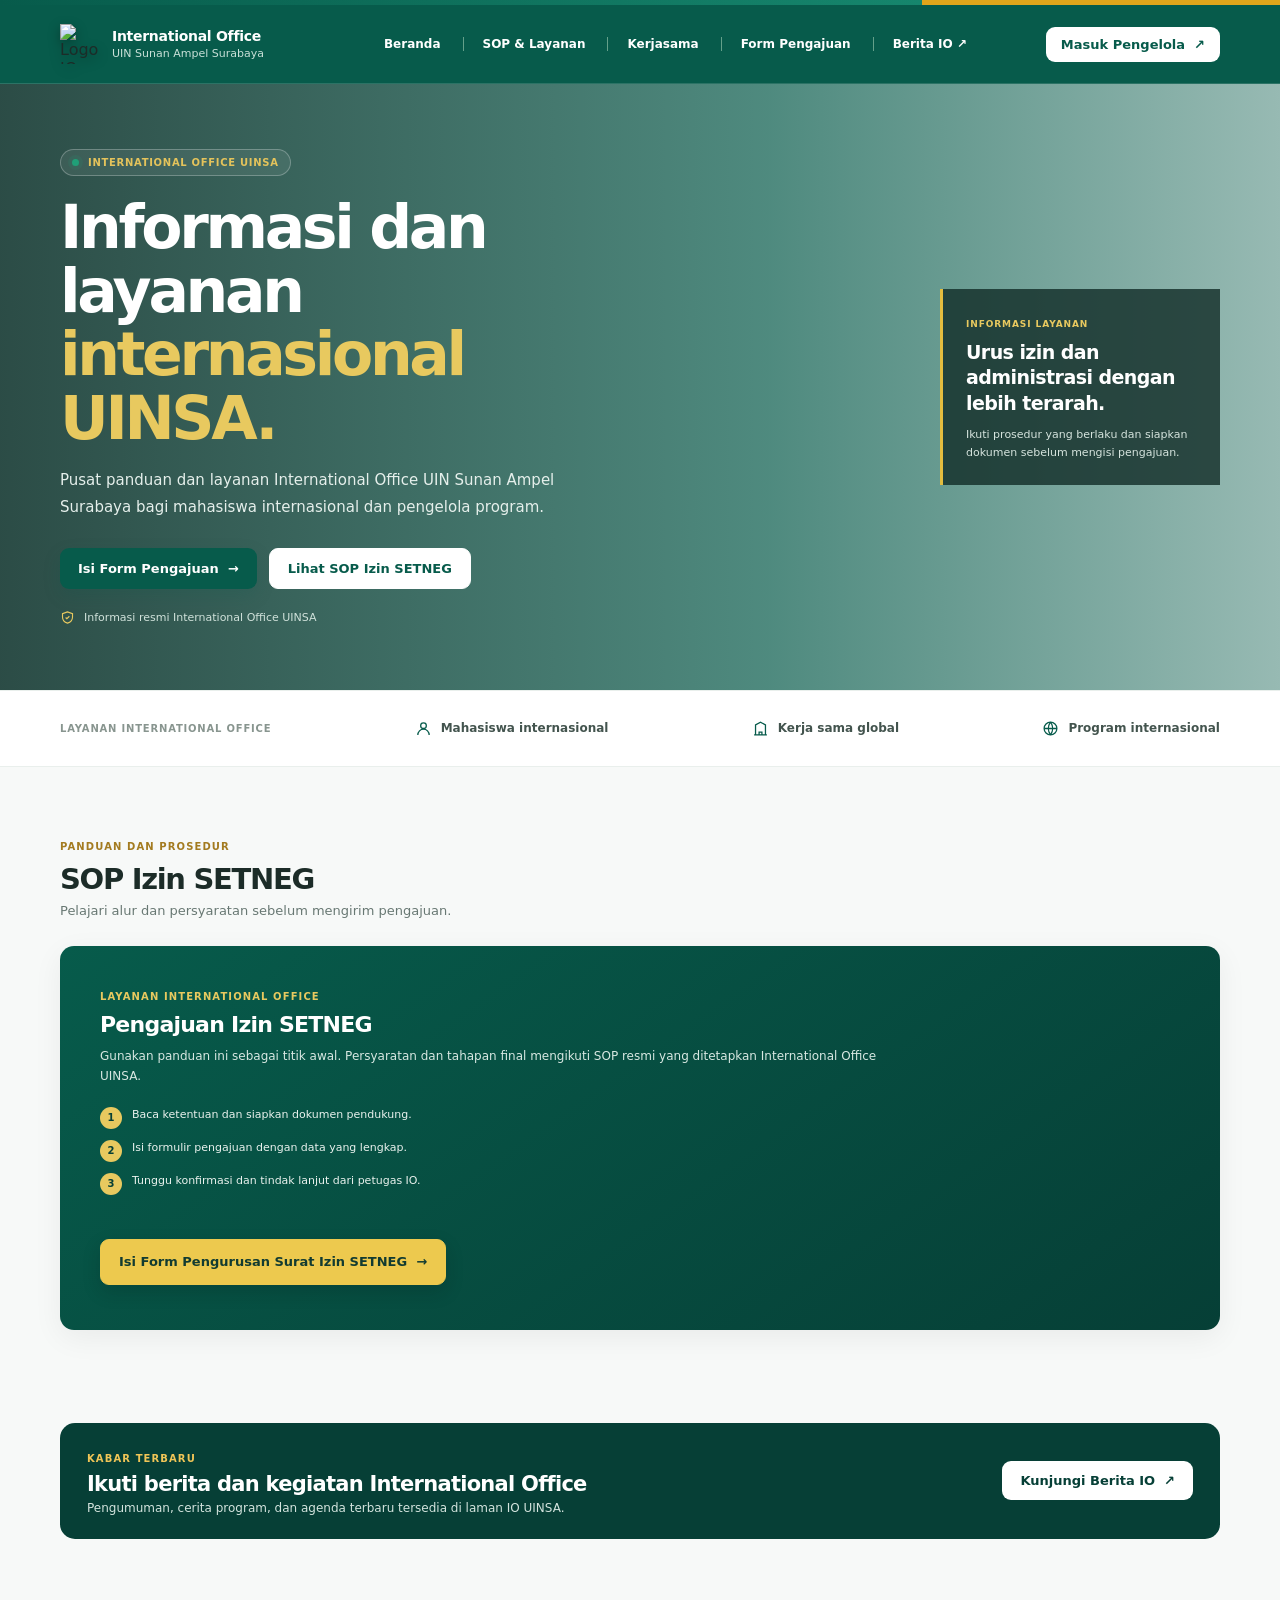
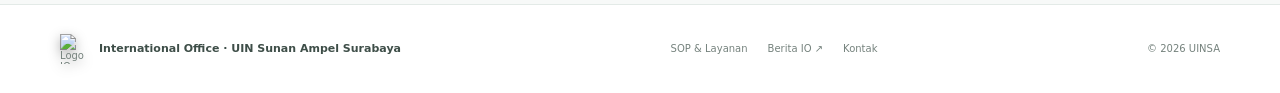
==== commit d58cbad5: "Update index.html" ====
--- a/index.html
+++ b/index.html
@@ -182,7 +182,8 @@
       <nav class="navlinks">
         <a href="#beranda">Beranda</a>
         <a href="#sop">SOP &amp; Layanan</a>
-        <a href="formsetneg.html">Form Pengajuan</a>
+<a href="kerjasama-publik.html">Kerjasama</a> <!-- TAMBAHKAN BARIS INI -->
+<a href="formsetneg.html">Form Pengajuan</a>
         <a href="https://uinsa.ac.id/international" target="_blank">Berita IO ↗</a>
       </nav>
       <button class="btn btn-primary" data-open-login>Masuk Pengelola <span aria-hidden="true">↗</span></button>
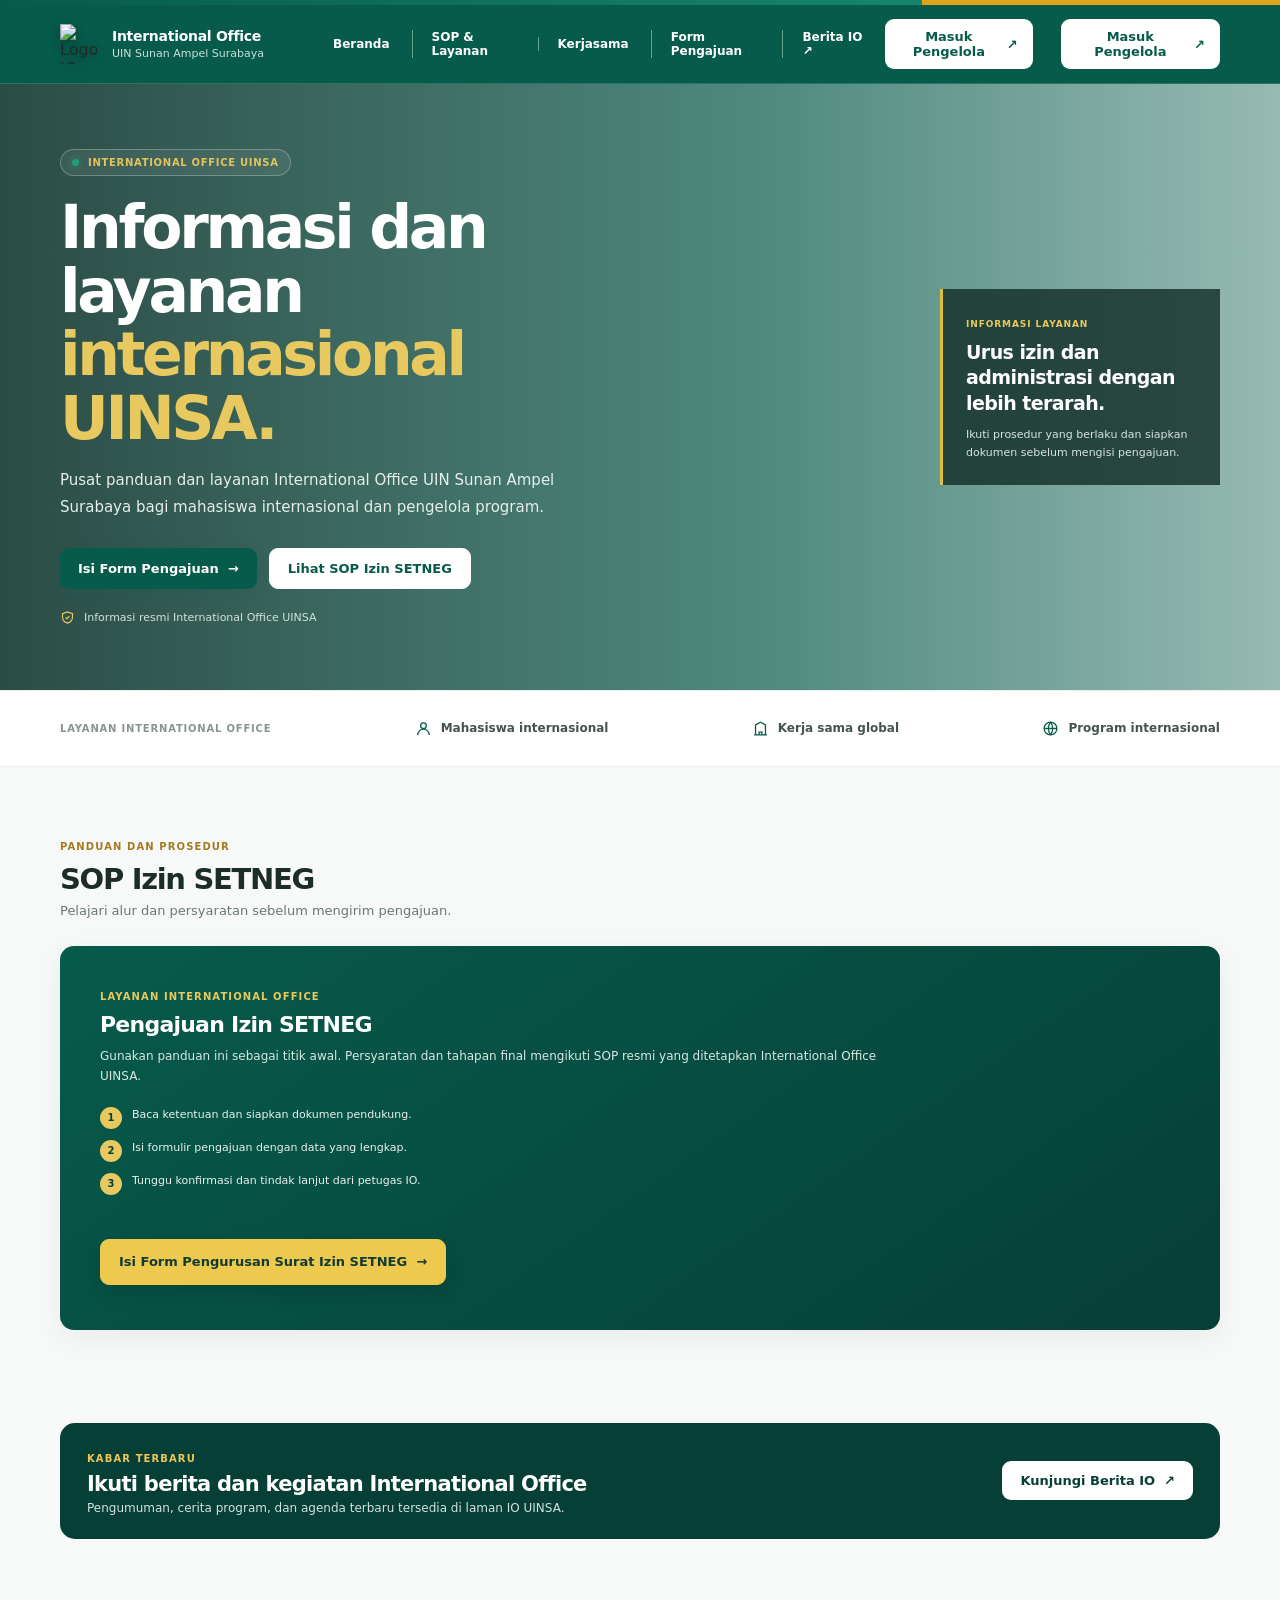
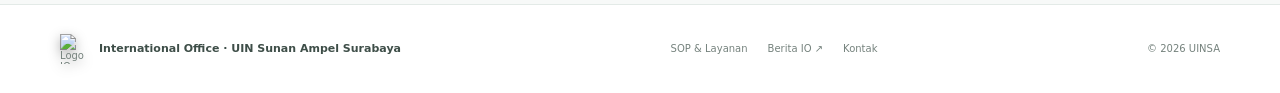
==== commit 7c02f79c: "Update index.html" ====
--- a/index.html
+++ b/index.html
@@ -28,7 +28,7 @@
     /* ================= HEADER & NAV ================= */
     .topline { height: 5px; background: linear-gradient(90deg, var(--green), #16866d 72%, var(--gold) 72%); }
     .wrap { width: min(1160px, calc(100% - 48px)); margin: 0 auto; }
-    header { background: var(--green); border-bottom: 1px solid #ffffff25; }
+    header { background: var(--green); border-bottom: 1px solid #ffffff25; position: relative; z-index: 100; }
     .nav { min-height: 78px; display: flex; align-items: center; justify-content: space-between; gap: 28px; }
     .brand { display: flex; align-items: center; gap: 12px; min-width: 245px; }
     
@@ -74,32 +74,15 @@
     .trust-item { display: flex; align-items: center; gap: 9px; color: #43544e; font-size: 12px; font-weight: 650; }
     .trust-item svg { color: var(--green); }
 
-    /* ================= SOP SECTION (MENYATU FULL) ================= */
+    /* ================= SOP SECTION ================= */
     section.content { padding: 68px 0; }
     .section-head { display: flex; align-items: end; justify-content: space-between; gap: 20px; margin-bottom: 25px; }
     .section-kicker { color: #a37b20; font-size: 10px; font-weight: 800; letter-spacing: .11em; text-transform: uppercase; }
     .section-head h2 { margin: 8px 0 0; font-size: 29px; letter-spacing: -.045em; }
     .section-head p { margin: 7px 0 0; color: var(--muted); font-size: 13px; }
     
-    .setneg { 
-      display: flex; 
-      flex-direction: row;
-      align-items: stretch; 
-      margin-top: 28px; 
-      border-radius: 14px; 
-      overflow: hidden; 
-      box-shadow: 0 8px 30px rgba(0,0,0,0.06);
-      background: #fff;
-    }
-    .setneg-info { 
-      width: 100%; /* Memenuhi seluruh layar */
-      padding: 45px 40px; 
-      color: #fff; 
-      background: linear-gradient(145deg,#075b4b,#063f36); 
-      display: flex;
-      flex-direction: column;
-      justify-content: center;
-    }
+    .setneg { display: flex; flex-direction: row; align-items: stretch; margin-top: 28px; border-radius: 14px; overflow: hidden; box-shadow: 0 8px 30px rgba(0,0,0,0.06); background: #fff; }
+    .setneg-info { width: 100%; padding: 45px 40px; color: #fff; background: linear-gradient(145deg,#075b4b,#063f36); display: flex; flex-direction: column; justify-content: center; }
     .setneg-info .section-kicker { color:#e8c95f; }
     .setneg-info h3 { margin:10px 0 9px; font-size:22px; letter-spacing:-.035em; }
     .setneg-info p { margin:0; color:#d8e8e2; font-size:12px; line-height:1.7; max-width: 800px; }
@@ -125,23 +108,11 @@
     .footer-links { display: flex; gap: 20px; }
     .footer-links a:hover { color: var(--green); }
 
-    /* ================= MODAL LOGIN SPLIT-SCREEN ================= */
+    /* ================= MODAL LOGIN ================= */
     .modal-backdrop { display: none; position: fixed; inset: 0; z-index: 1000; align-items: center; justify-content: center; padding: 20px; background: #10221dcc; backdrop-filter: blur(8px); }
     .modal-backdrop.open { display: flex; }
-    
-    .login-split { 
-      width: min(900px, 100%); 
-      height: 550px; 
-      display: flex; 
-      background: #fff; 
-      border-radius: 20px; 
-      overflow: hidden; 
-      box-shadow: 0 25px 80px rgba(0,0,0,0.4); 
-      animation: pop .3s ease-out;
-    }
+    .login-split { width: min(900px, 100%); height: 550px; display: flex; background: #fff; border-radius: 20px; overflow: hidden; box-shadow: 0 25px 80px rgba(0,0,0,0.4); animation: pop .3s ease-out; }
     @keyframes pop { from { opacity: 0; transform: translateY(20px) scale(.98); } to { opacity: 1; transform: none; } }
-
-    /* Kiri: Form */
     .login-left { width: 45%; padding: 40px; display: flex; flex-direction: column; justify-content: center; position: relative; }
     .login-close { position: absolute; top: 20px; right: 20px; border: 0; background: #f3f6f4; color: #63716b; width: 32px; height: 32px; border-radius: 8px; cursor: pointer; font-size: 20px; display: flex; align-items: center; justify-content: center; }
     .login-close:hover { background: #e2e8f0; }
@@ -151,23 +122,53 @@
     .field input { display: block; width: 100%; margin-top: 6px; border: 1px solid #dce5e1; border-radius: 8px; padding: 12px 14px; font: inherit; font-weight: 400; outline: none; background: #fcfdfc; }
     .field input:focus { border-color: #72ab97; box-shadow: 0 0 0 3px #e6f3ed; background: #fff; }
     .login-left .btn { width: 100%; margin-top: 8px; padding: 14px; }
-
-    /* Kanan: Ilustrasi */
     .login-right { width: 55%; background: linear-gradient(135deg, var(--green), var(--green-dark)); position: relative; display: flex; align-items: center; justify-content: center; padding: 40px; }
     .login-illustration { max-width: 100%; max-height: 100%; object-fit: contain; filter: drop-shadow(0 15px 25px rgba(0,0,0,0.3)); }
 
     .toast { position: fixed; z-index: 1100; left: 50%; bottom: 23px; transform: translate(-50%, 20px); opacity: 0; pointer-events: none; padding: 11px 16px; border-radius: 9px; color: white; background: #183d33; box-shadow: var(--shadow); font-size: 13px; font-weight: 600; transition: all .2s; }
     .toast.show { transform: translate(-50%, 0); opacity: 1; }
 
-    /* ================= RESPONSIVE ================= */
-    @media (max-width: 850px) { .navlinks { gap: 17px; } .hero-grid { gap: 35px; } .trust-label { display: none; } }
-    @media (max-width: 680px) {
+    /* ================= MENU HAMBURGER (MOBILE) ================= */
+    .menu-toggle { display: none; background: transparent; border: none; color: white; font-size: 24px; cursor: pointer; padding: 5px; z-index: 101; }
+    
+    @media (max-width: 850px) { 
+      .navlinks { gap: 17px; } 
+      .hero-grid { gap: 35px; } 
+      .trust-label { display: none; } 
+    }
+    @media (max-width: 768px) {
       .wrap { width: min(100% - 32px, 520px); }
-      .navlinks, .hero-aside { display: none; }
+      .menu-toggle { display: block; }
+      
+      .navlinks { 
+        display: none; 
+        position: absolute; 
+        top: 78px; 
+        left: 0; 
+        right: 0; 
+        background: var(--green-dark); 
+        flex-direction: column; 
+        align-items: stretch; 
+        padding: 10px 20px 20px; 
+        gap: 0;
+        box-shadow: 0 10px 15px rgba(0,0,0,0.2);
+      }
+      .navlinks.active { display: flex; }
+      .navlinks a { 
+        padding: 15px 0; 
+        border-bottom: 1px solid #ffffff15; 
+        font-size: 14px;
+      }
+      .navlinks a + a { border-left: none; padding-left: 0; }
+      
+      .nav .btn { display: none; } /* Sembunyikan tombol di header mobile jika sempit */
+      .navlinks .btn-mobile { display: inline-flex; margin-top: 15px; background: #fff; color: var(--green); padding: 12px; text-align: center; border-radius: 8px; font-weight: 700; border-bottom: none; }
+
       .hero-grid { grid-template-columns: 1fr; }
       .login-split { flex-direction: column; height: auto; max-height: 90vh; overflow-y: auto; }
       .login-left, .login-right { width: 100%; padding: 30px 20px; }
       .login-right { min-height: 200px; }
+      .footer-inner { padding: 20px 0; flex-wrap: wrap; justify-content: center; text-align: center; gap: 12px;}
     }
   </style>
 </head>
@@ -179,13 +180,18 @@
         <span class="brandmark"><img src="https://raw.githubusercontent.com/iouinsa/io-uinsa-dashboard/main/assets/io.png" alt="Logo IO"></span>
         <span class="brandcopy"><strong>International Office</strong><span>UIN Sunan Ampel Surabaya</span></span>
       </a>
-      <nav class="navlinks">
+      
+      <button class="menu-toggle" onclick="toggleMenu()">☰</button>
+
+      <nav class="navlinks" id="navLinks">
         <a href="#beranda">Beranda</a>
         <a href="#sop">SOP &amp; Layanan</a>
-<a href="kerjasama-publik.html">Kerjasama</a> <!-- TAMBAHKAN BARIS INI -->
-<a href="formsetneg.html">Form Pengajuan</a>
+        <a href="kerjasama-publik.html">Kerjasama</a>
+        <a href="formsetneg.html">Form Pengajuan</a>
         <a href="https://uinsa.ac.id/international" target="_blank">Berita IO ↗</a>
+        <button class="btn btn-primary btn-mobile" data-open-login>Masuk Pengelola <span aria-hidden="true">↗</span></button>
       </nav>
+      
       <button class="btn btn-primary" data-open-login>Masuk Pengelola <span aria-hidden="true">↗</span></button>
     </div>
   </header>
@@ -218,7 +224,6 @@
       <div class="wrap">
         <div class="section-head"><div><span class="section-kicker">Panduan dan prosedur</span><h2>SOP Izin SETNEG</h2><p>Pelajari alur dan persyaratan sebelum mengirim pengajuan.</p></div></div>
         
-        <!-- KOTAK SOP FULL HIJAU -->
         <div class="setneg" id="sop">
           <article class="setneg-info">
             <span class="section-kicker">Layanan International Office</span>
@@ -232,7 +237,6 @@
             <a class="btn application-button" href="formsetneg.html">Isi Form Pengurusan Surat Izin SETNEG <span>→</span></a>
           </article>
         </div>
-        
       </div>
     </section>
 
@@ -244,8 +248,6 @@
   <!-- MODAL LOGIN SPLIT-SCREEN -->
   <div class="modal-backdrop" id="loginModal" role="dialog" aria-modal="true">
     <div class="login-split">
-      
-      <!-- Kiri: Form -->
       <div class="login-left">
         <button class="login-close" id="closeModal" aria-label="Tutup">×</button>
         <h2>Masuk ke Sistem IO</h2>
@@ -256,18 +258,23 @@
           <button type="submit" class="btn btn-primary">Masuk <span>→</span></button>
         </form>
       </div>
-
-      <!-- Kanan: Ilustrasi -->
       <div class="login-right">
         <img src="assets/ilustrasi-login.png" alt="Ilustrasi Pengelola" class="login-illustration" onerror="this.style.display='none'">
       </div>
-
     </div>
   </div>
 
   <div class="toast" id="toast" role="status" aria-live="polite"></div>
 
   <script>
+    // ==========================================
+    // FUNGSI HAMBURGER MENU MOBILE
+    // ==========================================
+    function toggleMenu() {
+      const nav = document.getElementById('navLinks');
+      nav.classList.toggle('active');
+    }
+
     const modal = document.getElementById('loginModal');
     const toast = document.getElementById('toast');
     
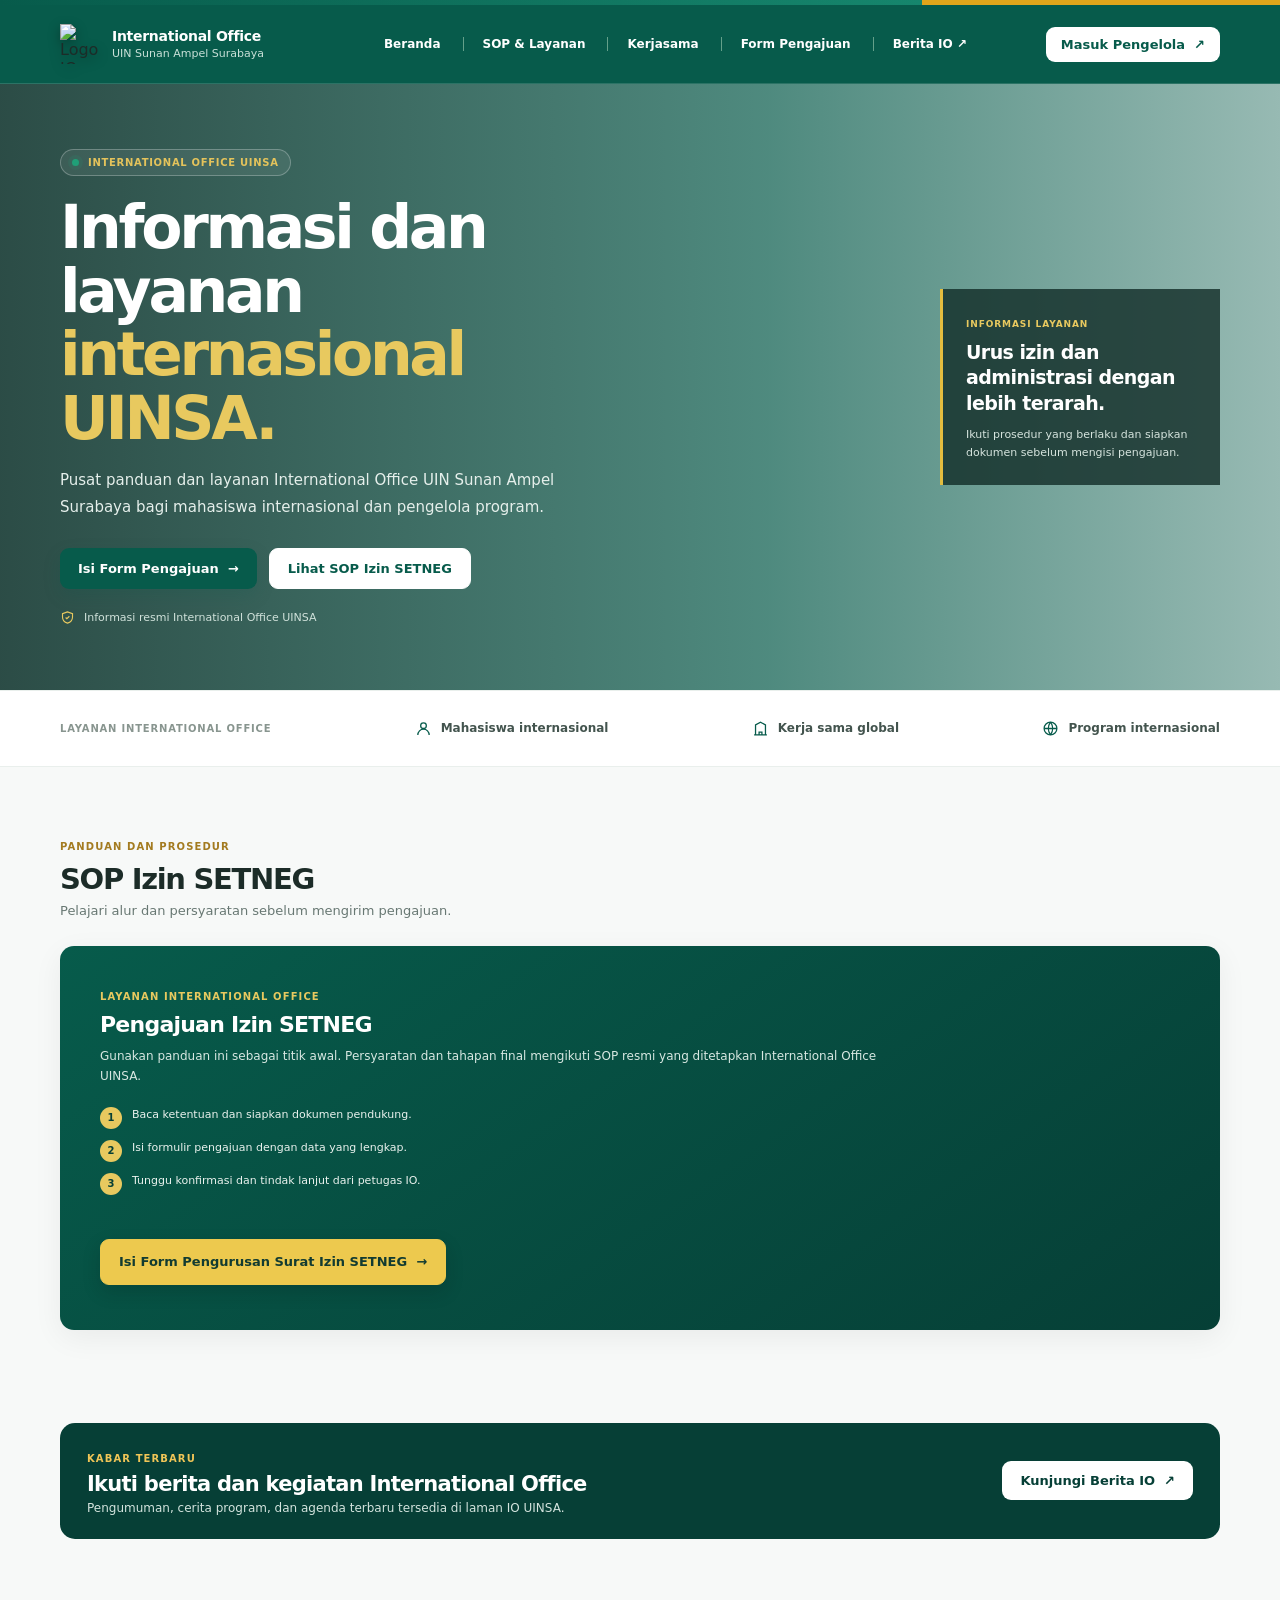
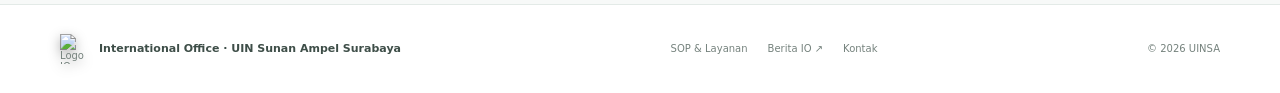
==== commit b8efdfbe: "Update index.html" ====
--- a/index.html
+++ b/index.html
@@ -130,6 +130,7 @@
 
     /* ================= MENU HAMBURGER (MOBILE) ================= */
     .menu-toggle { display: none; background: transparent; border: none; color: white; font-size: 24px; cursor: pointer; padding: 5px; z-index: 101; }
+    .navlinks .btn-mobile { display: none; }
     
     @media (max-width: 850px) { 
       .navlinks { gap: 17px; } 
@@ -161,7 +162,7 @@
       }
       .navlinks a + a { border-left: none; padding-left: 0; }
       
-      .nav .btn { display: none; } /* Sembunyikan tombol di header mobile jika sempit */
+      .nav > .btn { display: none; } /* Sembunyikan tombol luar di mobile */
       .navlinks .btn-mobile { display: inline-flex; margin-top: 15px; background: #fff; color: var(--green); padding: 12px; text-align: center; border-radius: 8px; font-weight: 700; border-bottom: none; }
 
       .hero-grid { grid-template-columns: 1fr; }
